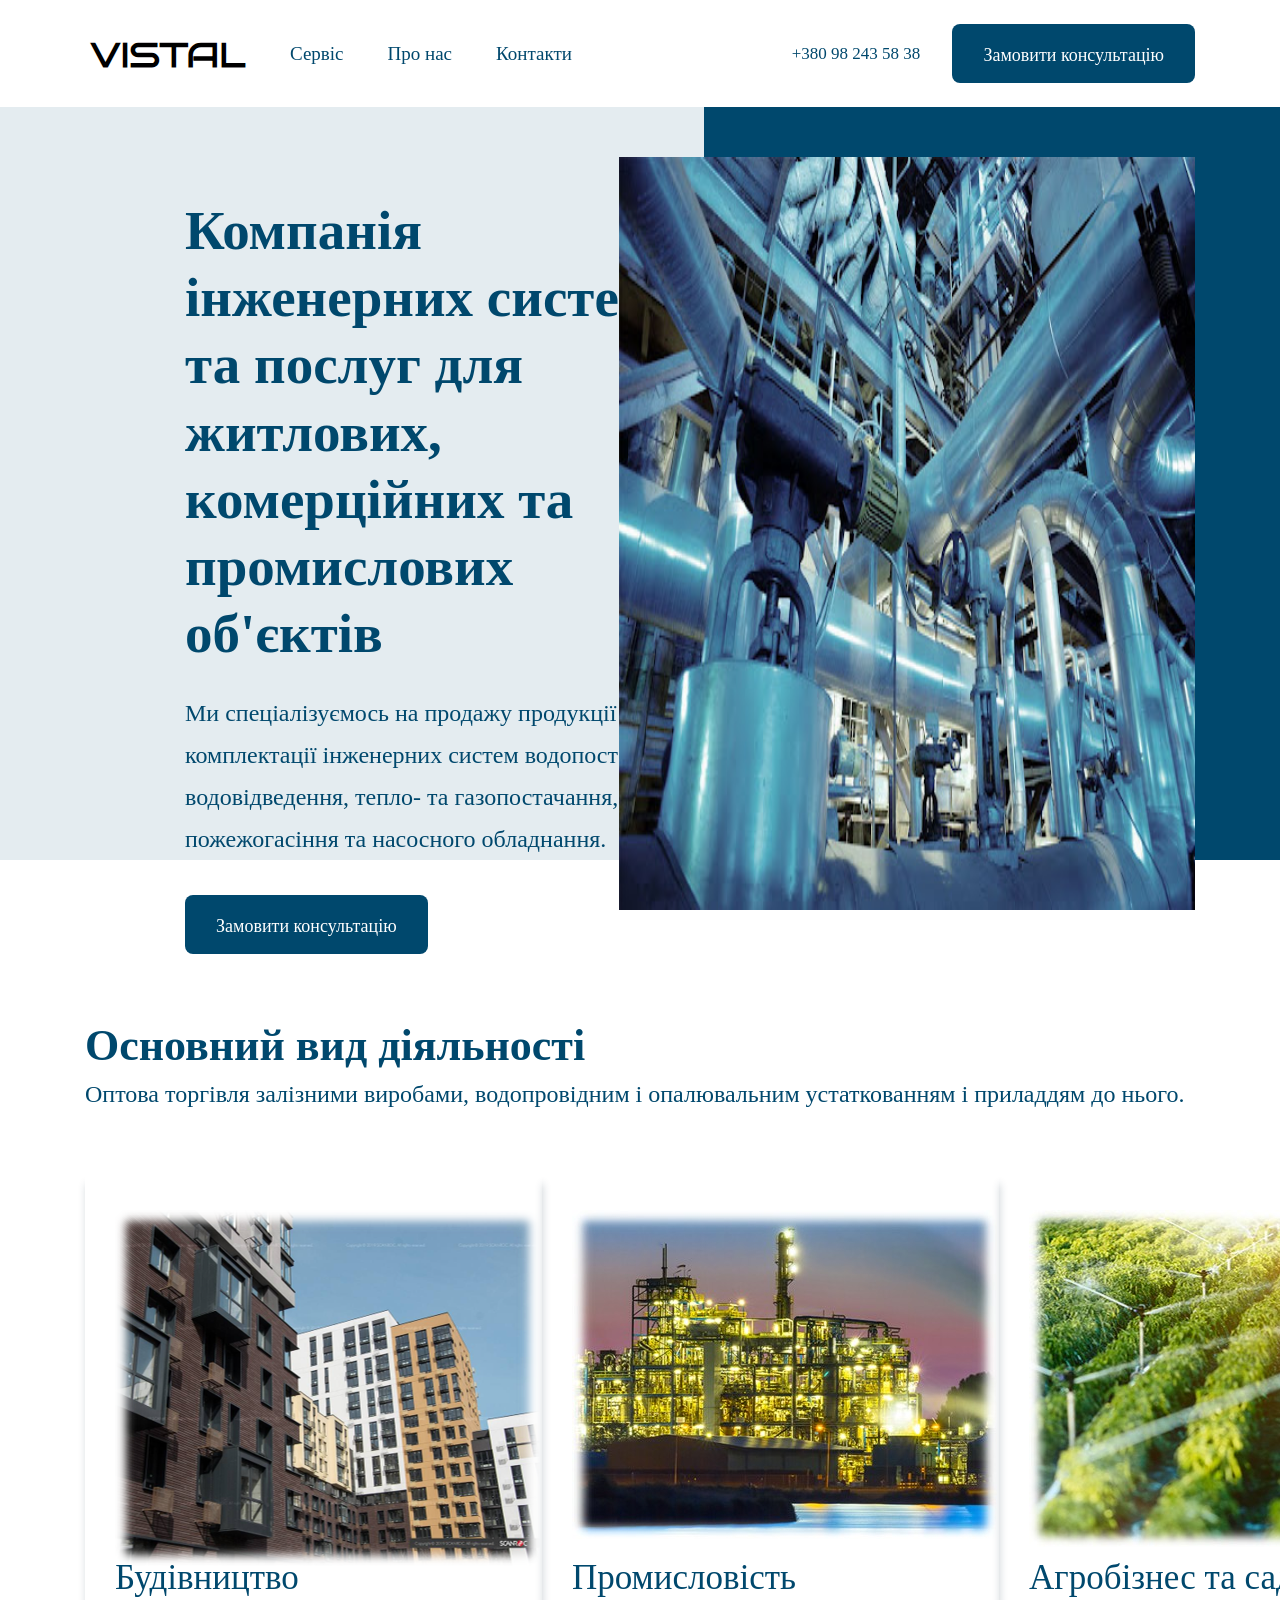
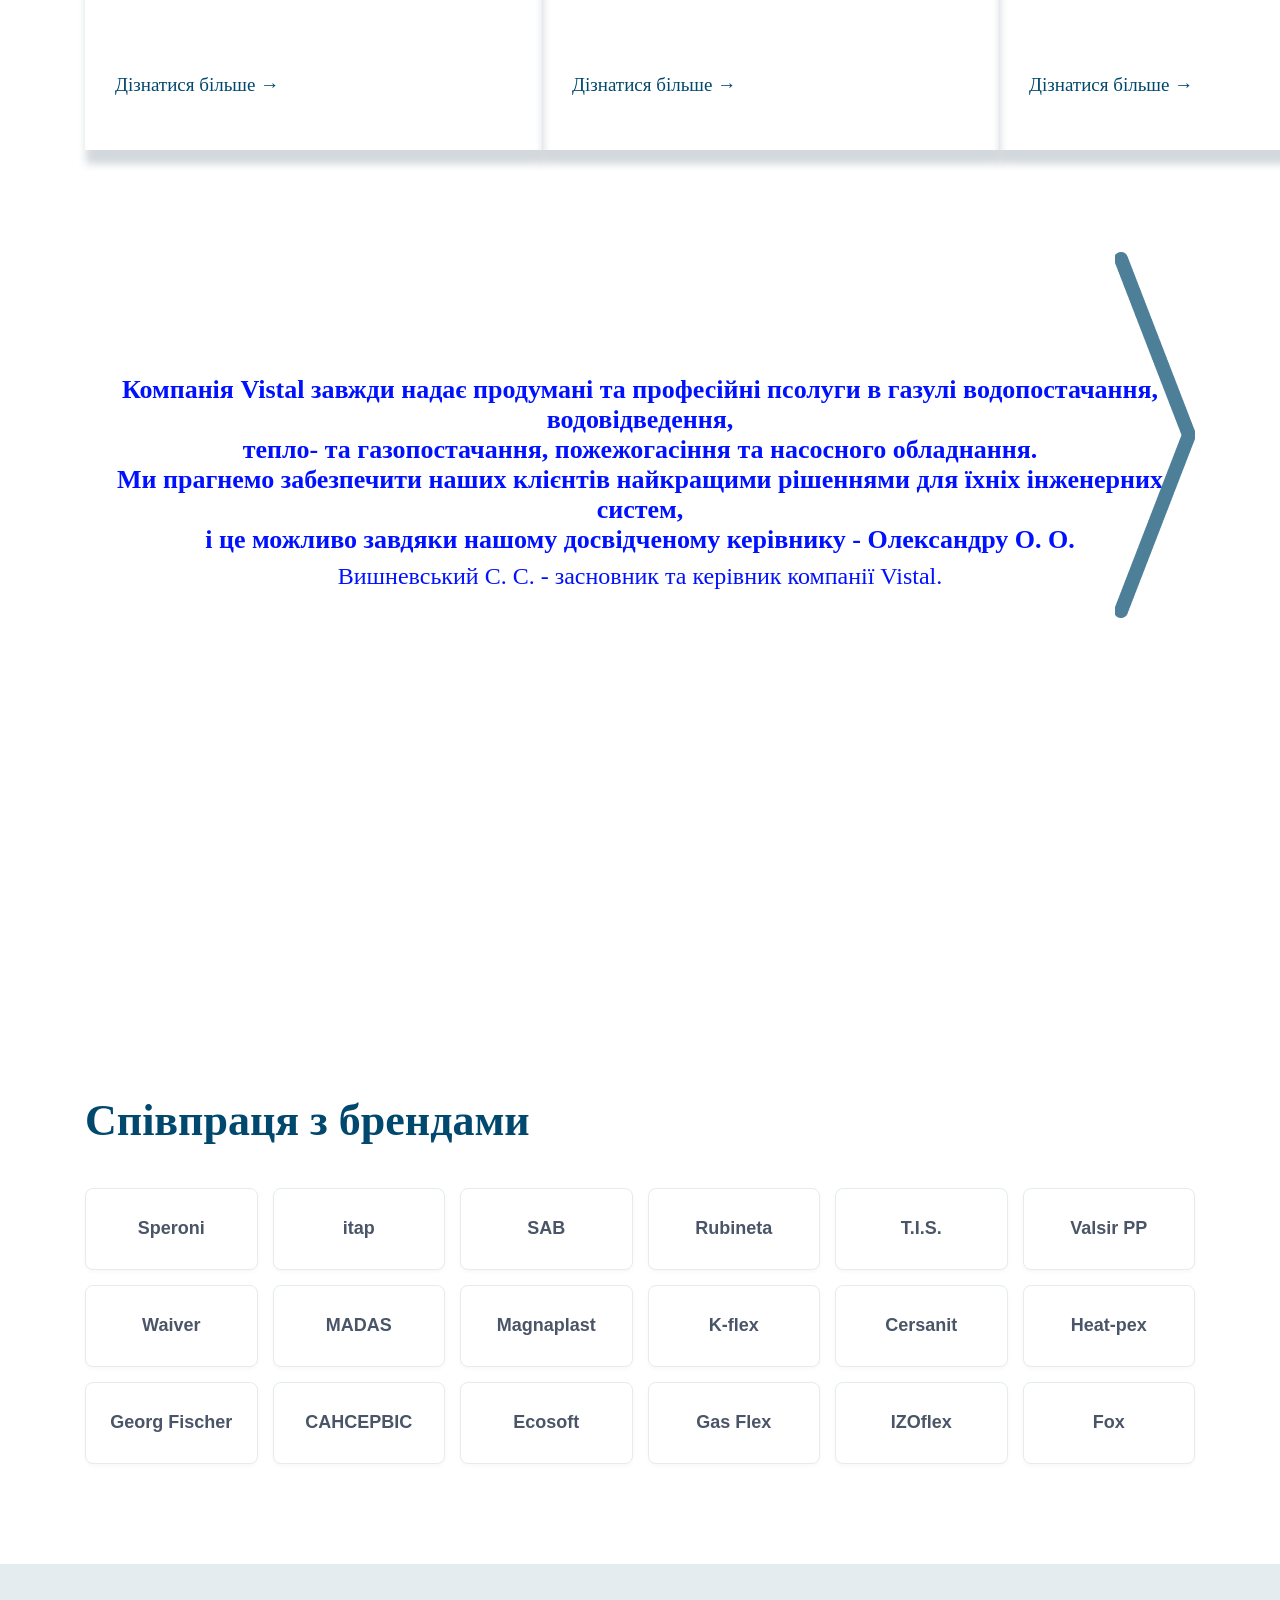
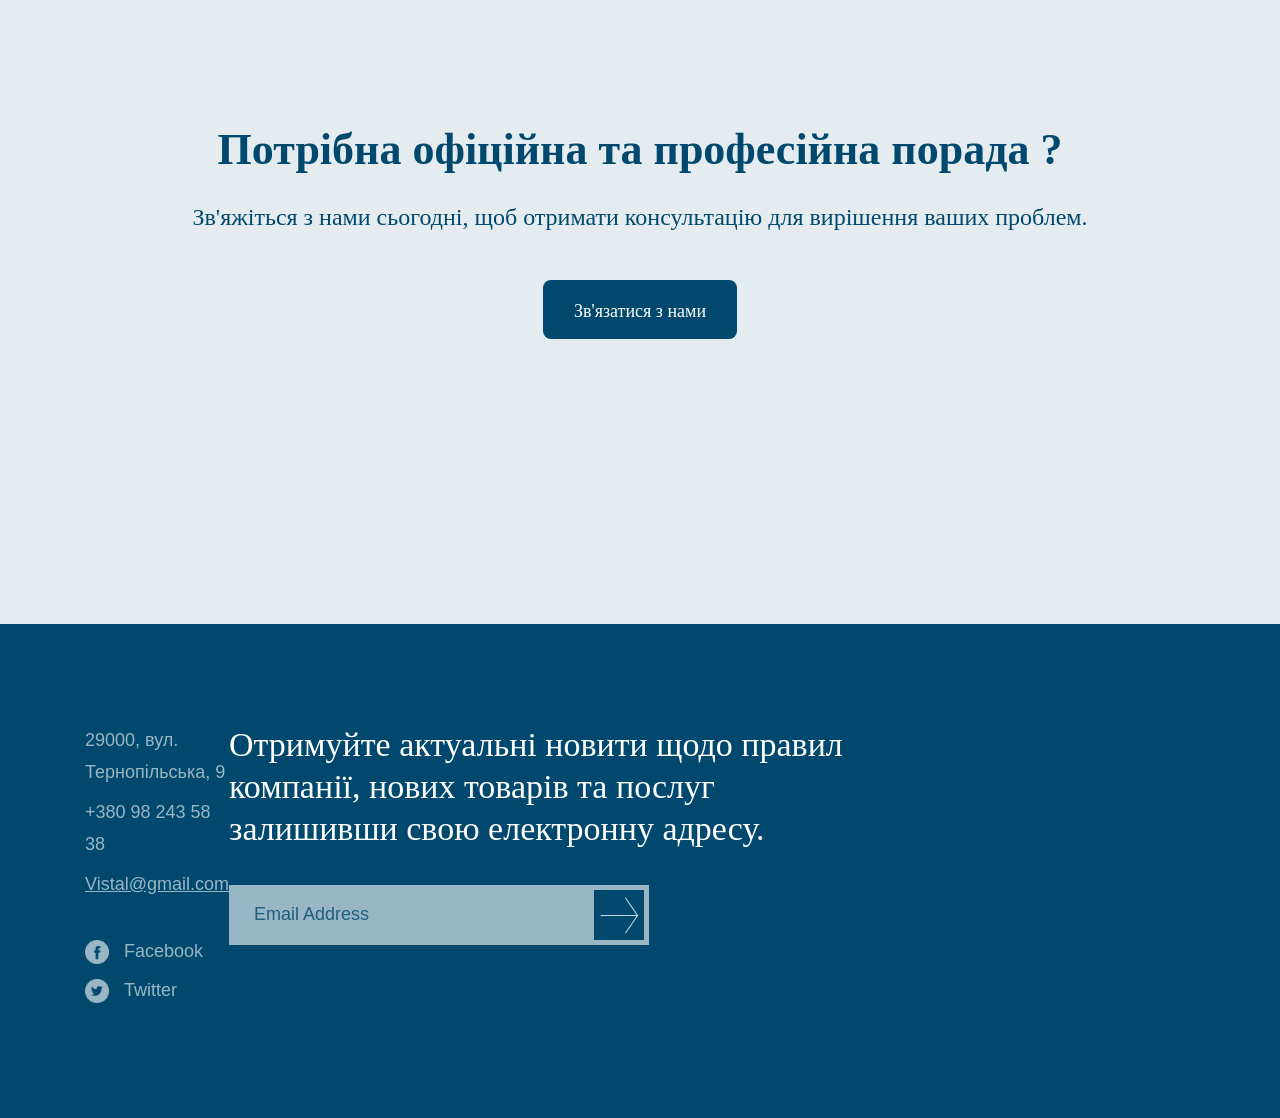
==== index.html @ a0aa4adc "first commit" ====
<!DOCTYPE html>
<html lang="en">
<head>
    <meta charset="UTF-8">
    <meta name="viewport" content="width=device-width, initial-scale=1.0">
    <title>Vistal</title>
    <link rel="stylesheet" href="Style/style.css">
</head>
<body>
    <header class="header container">
        <div class="header-left">
            <div class="header-logo"><img src="Img/vistal.png" alt="logo"></div>
            <div class="header-menu">
                <a href="#">Сервіс</a>
                <a href="#">Про нас</a>
                <a href="#">Контакти</a>
            </div>
        </div>
        <div class="header-right">
            <div class="header-phone">+380 98 243 58 38</div>
            <button class="button up24px">Замовити консультацію</button>
        </div>
    </header>
    <section class="representation">
        <div class="represntation-text container">
            <h1>
                Компанія інженерних систем та послуг для житлових, комерційних та промислових об'єктів
                
            </h1>
            <p class="m-b35">
                Ми спеціалізуємось на продажу продукції для комплектації інженерних систем водопостачання та водовідведення, тепло- та газопостачання, пожежогасіння та насосного обладнання.
            </p>
            <button class="button">Замовити консультацію</button>
        </div>
        <div class="general-image">
          <img src="Img/img1.jpg" alt="first" class="firstImage">
          
        </div>
    </section>
    <section class="areas container">
        <h2>
            Основний вид діяльності
        </h2>
        <p>
            Оптова торгівля залізними виробами, водопровідним і опалювальним устаткованням і приладдям до нього.
        </p>
        <div class="areas-cards">
            <div class="card">
                <div class="card-image"><img src="Img/B1.png" alt=""></div>
                <div class="card-name">Будівництво</div>
                <a href="#"> Дізнатися більше &rarr;</a>
            </div>
            <div class="card">
                <div class="card-image"><img src="Img/P1.jpg" alt=""></div>
                <div class="card-name">Промисловість</div>
                <a href="#"> Дізнатися більше &rarr;</a>
                </div>
            <div class="card">
                <div class="card-image"><img src="Img/A1.jpg" alt=""></div>
                <div class="card-name">Агробізнес та садівництво</div>
                <a href="#"> Дізнатися більше &rarr;</a>
            </div>
        </div>
    </section>
    <section class="team container">
        <h3>
            Компанія Vistal завжди надає продумані та професійні псолуги в газулі водопостачання, водовідведення, <br> 
            тепло- та газопостачання, пожежогасіння та насосного обладнання.<br>
            Ми прагнемо забезпечити наших клієнтів найкращими рішеннями для їхніх інженерних систем,<br>
             і це можливо завдяки нашому досвідченому керівнику - Олександру О. О.
        </h3>
        <p>
            Вишневський С. С. - засновник та керівник компанії Vistal.
        </p>
        <div class="arrow">
            <img src="Img/arrow.png" alt="">
        </div>
    </section>
    <section class="partners container">
        <h2>
            Співпраця з брендами
        </h2>
        <div class="partners-grid">
            <a href="#" class="partner-btn">Speroni</a>
            <a href="#" class="partner-btn">itap</a>
            <a href="#" class="partner-btn">SAB</a>
            <a href="#" class="partner-btn">Rubineta</a>
            <a href="#" class="partner-btn">T.I.S.</a>
            <a href="#" class="partner-btn">Valsir PP</a>
            
            <a href="#" class="partner-btn">Waiver</a>
            <a href="#" class="partner-btn">MADAS</a>
            <a href="#" class="partner-btn">Magnaplast</a>
            <a href="#" class="partner-btn">K-flex</a>
            <a href="#" class="partner-btn">Cersanit</a>
            <a href="#" class="partner-btn">Heat-pex</a>
            
            <a href="#" class="partner-btn">Georg Fischer</a>
            <a href="#" class="partner-btn">CAHCEPBIC</a>
            <a href="#" class="partner-btn">Ecosoft</a>
            <a href="#" class="partner-btn">Gas Flex</a>
            <a href="#" class="partner-btn">IZOflex</a>
            <a href="#" class="partner-btn">Fox</a>
        </div>
    </section>
    <section class="request">
        <h2>
            Потрібна офіційна та професійна порада ?
        </h2>
        <p>
            Зв'яжіться з нами сьогодні, щоб отримати консультацію для вирішення ваших проблем.
        </p>
        <button class="button">Зв'язатися з нами</button>
    </section>
    <footer class="footer container">
      <div class="footer-leftSide">
      
      <div class="contacts">
        <div class="address">
            29000, вул. Тернопільська, 9
        </div>
        <div class="phone">
            +380 98 243 58 38
        </div>
        <div class="mail">
            Vistal@gmail.com
        </div>
      </div>
      <div class="socials">
        <div class="social-item"><img src="Img/F.png" alt=""><div class="soc-item-txt">Facebook</div></div>
        <div class="social-item"><img src="Img/T.png" alt=""><div class="soc-item-txt">Twitter</div></div>
      </div>
      </div>
      <div class="footer-main">
        <h4 class="white">
            Отримуйте актуальні новити щодо правил компанії, нових товарів та послуг залишивши свою електронну адресу.
        </h4>
        <div class="combiInput">
            <input type="text" placeholder="Email Address">
            <button class="imageButton"><img src="Img/send.png" alt=">"></button>
        </div>
      </div>
    </footer>
</body>
</html>
---- Style/style.css ----
*{
    padding: 0;
    margin: 0;
}

.upHead {
    height: 51px;
    background-color: #00486D;
    color: #99B6C5;
    font-family: DM Sans;
    font-size: 18px;
    line-height: 51px;
    text-align: center;
}

.header {
    display: flex;
    justify-content: space-between;
    height: 107px;
}

.container {
    padding: 0 85px;
}

.header-left {
    display: flex;
    gap: 40px;
}

.header-logo {
    margin-top: 35px;
}

.header-menu a {
    text-decoration: none;
    font-family: DM Sans;
    font-size: 19px;
    line-height: 107px;
    color: #00486D;
    margin-right: 40px;
}

.header-right {
    display: flex;
    gap: 32px;
}

.header-phone {
    font-family: DM Sans;
    font-size: 17px;
    line-height: 107px;
    color: #00486D;
}

.button {
   height: 59px;
    font-family: DM Sans;
    font-weight: 400;
    font-size: 18px;
    line-height: 59px;
    text-align: center;
    padding: 0 29px;
    background-color: #00486D;
    color: #FFFFFF;
    cursor: pointer;
    transition: all 0.3s ease; 
    border: 2px solid transparent; /* краї прозорі */
    border-radius: 8px; /* робить краї м'якими та круглими */
}

.button:hover {
    border-color: transparent; /* краї прозорі*/
    box-shadow: 0px 8px 15px rgba(0, 72, 109, 0.3);
    transform: translateY(-2px);
}

.up24px {
    margin-top: 24px;
}

.representation {
    display: flex;
    justify-content: space-between;
    background-color: #E4ECF0;
}

h1 {
    font-family: DM Serif Text;
    font-size: 55px;
    line-height: 67.2px;
    color: #00486D;
    margin-bottom: 25px;
}

p {
    font-family: DM Sans;
    font-size: 24px;
    line-height: 42px;
    color: #00486D;
}

.represntation-text {
    position: relative;
    width: 635px;
    height: 551px;
    padding-top: 90px;
     left: 100px;
}

.general-image {
    position: relative;
    background-color: #00486D;
    width: 576px;
    height: 753px;
}

.firstImage {
    position: relative;
    z-index: 4;
    top: 50px;
    right: 85px;
    width: 576px;
    height: 753px;
}

.m-b35 {
    margin-bottom: 35px;
}

.areas {
    padding-top: 160px;
}

h2 {
    font-family: DM Serif Text;
    font-size: 44px;
    line-height: 52.8px;
    color: #00486D;
}

.areas-cards {
    display: flex;
    justify-content: space-between;
    margin-top: 55px;
}

.card {
    position: relative;
    width: 397px;
    height: 500px;
    padding: 40px 30px;
    box-shadow: 1px 14px 8px rgba(34, 60, 80, 0.2);
}

.card a {
    position: absolute;
    text-decoration: none;
    font-family: DM Sans;
    font-size: 19px;
    line-height: 50px;  
    color: #00486D;
    bottom: 40px;
    left: 30px;
}

.card-image {
    width: 100%;
    height: 260px;
}

.card-name {
    font-family: DM Sans;
    font-size: 35px;
    line-height: 120px;
    color: #00486D;
    margin-top: 48px;
    margin-bottom: 12px;
}

.team {
    position: relative;
    height: 620px;
}

.team h3 {
    margin-top: 225px;
    text-align: center;
    color: #0011ff;
    font-size: 26px;
}

.team p {
    text-align: center;
    color: #0011ff;
}

.arrow {
    position: absolute;
    right: 85px;
    top: -250px;
}

.partners {
    padding-top: 100px;
    padding-bottom: 100px;
}

.partners h2 {
    margin-bottom: 40px;
    color: #00486D; 
}

/* Налаштовуємо сітку на 6 колонок */
.partners-grid {
    display: grid;
    grid-template-columns: repeat(6, 1fr);
    gap: 15px; /* Відстань між кнопками */
}

/* Стиль самої кнопки бренду */
.partner-btn {
    display: flex;
    align-items: center;
    justify-content: center;
    height: 80px;
    background-color: #FFFFFF;
    border: 1px solid #E4ECF0;
    border-radius: 8px; /* Заокруглені кути */
    text-decoration: none;
    
    /* Текст всередині кнопки */
    color: #4A5568; 
    font-family: DM Sans, sans-serif;
    font-weight: 700;
    font-size: 18px;
    
    /* Легка тінь і плавна анімація */
    box-shadow: 0px 2px 4px rgba(0, 0, 0, 0.03);
    transition: all 0.3s ease;
}

/* Ефект при наведенні мишкою */
.partner-btn:hover {
    border-color: #00486D;
    box-shadow: 0px 6px 12px rgba(0, 72, 109, 0.15);
    transform: translateY(-2px); /* Кнопка трохи піднімається */
}

.request {
    height: 500px;
    background-color: #E4ECF0;
    text-align: center;
    padding-top: 160px;
}

.request h2 {
    margin-bottom: 20px;
}

.request p {
    margin-bottom: 42px;
}

.footer {
    background-color: #00486D;
    display: flex;
    justify-content: space-between; /* Розсуває ліву і праву колонки по краях */
    padding-top: 100px; /* Внутрішній відступ зверху */
    padding-bottom: 100px;
    height: auto; /* Видаляємо фіксовану висоту щоб футер був гнучким */
    box-sizing: border-box;
}

.footer-leftSide {
    width: 350px;
}

.whitelogo {
    margin-bottom: 40px;
}

.address, .phone, .mail {
    font-family: 'DM Sans', sans-serif;
    font-weight: 400;
    font-size: 18px;
    line-height: 32px;
    color: #99B6C5;
    margin-bottom: 8px; /* відступ між рядками */
}

.mail {
    text-decoration: underline; /* підкреслення пошти */
}

.socials {
    margin-top: 40px;
}

.social-item {
    display: flex;
    align-items: center; /* Центруємо іконку і текст по вертикалі */
    margin-bottom: 15px;
    cursor: pointer;
}

.social-item img {
    margin-right: 15px;
    width: 24px; /* іконки однакового розміру */
}

.soc-item-txt {
    font-family: 'DM Sans', sans-serif;
    font-weight: 400;
    font-size: 18px;
    color: #99B6C5;
}

.footer-main {
    max-width: 650px; 
    margin-right: 350px;/* Обмежуємо ширину правого блоку */
}

.footer-main h4 {
    font-family: 'DM Serif Text', serif;
    font-weight: 400;
    font-size: 34px; 
    line-height: 42px;
    color: #FFFFFF;
    margin-top: 0; 
    margin-bottom: 35px; /* Відступ до поля вводу */
    width: 100%; /* текс займеє всю ширину блока */
}

.combiInput {
    display: flex; /* Flexbox сам вирівняє поле і кнопку */
    background-color: #99B6C5;
    height: 60px;
    width: 100%;
    max-width: 420px;
    padding: 5px; /* Відступ від країв сірого фону до кнопки */
    box-sizing: border-box;
}

input {
    position: static; 
    flex-grow: 1; /* Поле вводу займає весь вільний простір зліва від кнопки */
    height: 100%;
    font-family: 'DM Sans', sans-serif;
    font-size: 18px;
    color: #00486D;
    padding-left: 20px;
    background: transparent; /* Робимо input прозорим, шоб було видно сірий фон .combiInput */
    border: none;
    outline: none; /* забираю чорну рамку при кліку */
}

/* Email Address */
input::placeholder {
    color: #00486D;
    opacity: 0.8;
}

.imageButton {
    position: static;
    width: 50px;
    height: 100%; /* Кнопка на всю висоту доступного простору */
    background-color: #00486D; 
    border: none;
    cursor: pointer;
    display: flex;
    justify-content: center;
    align-items: center;
    transition: background-color 0.3s ease;
}

.imageButton:hover {
    background-color: #002B41; /* темнішає при наведенні */
}
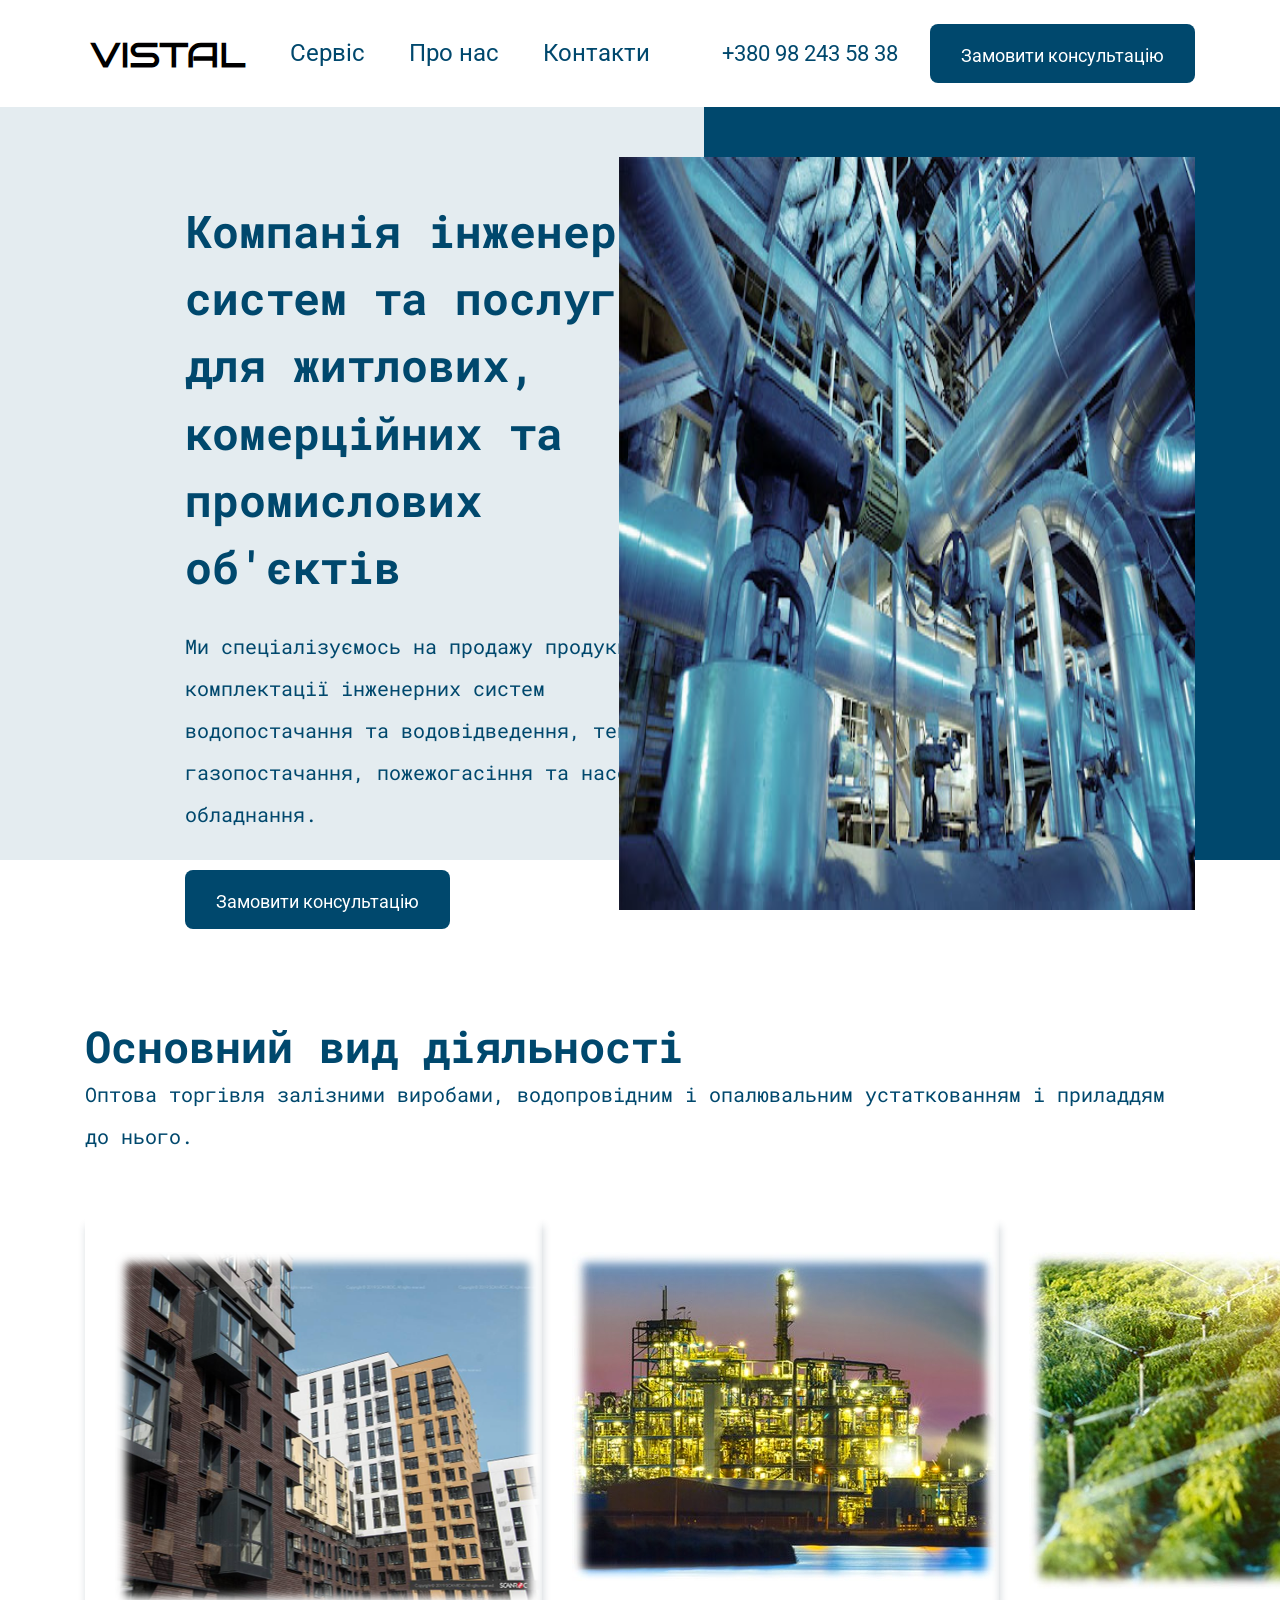
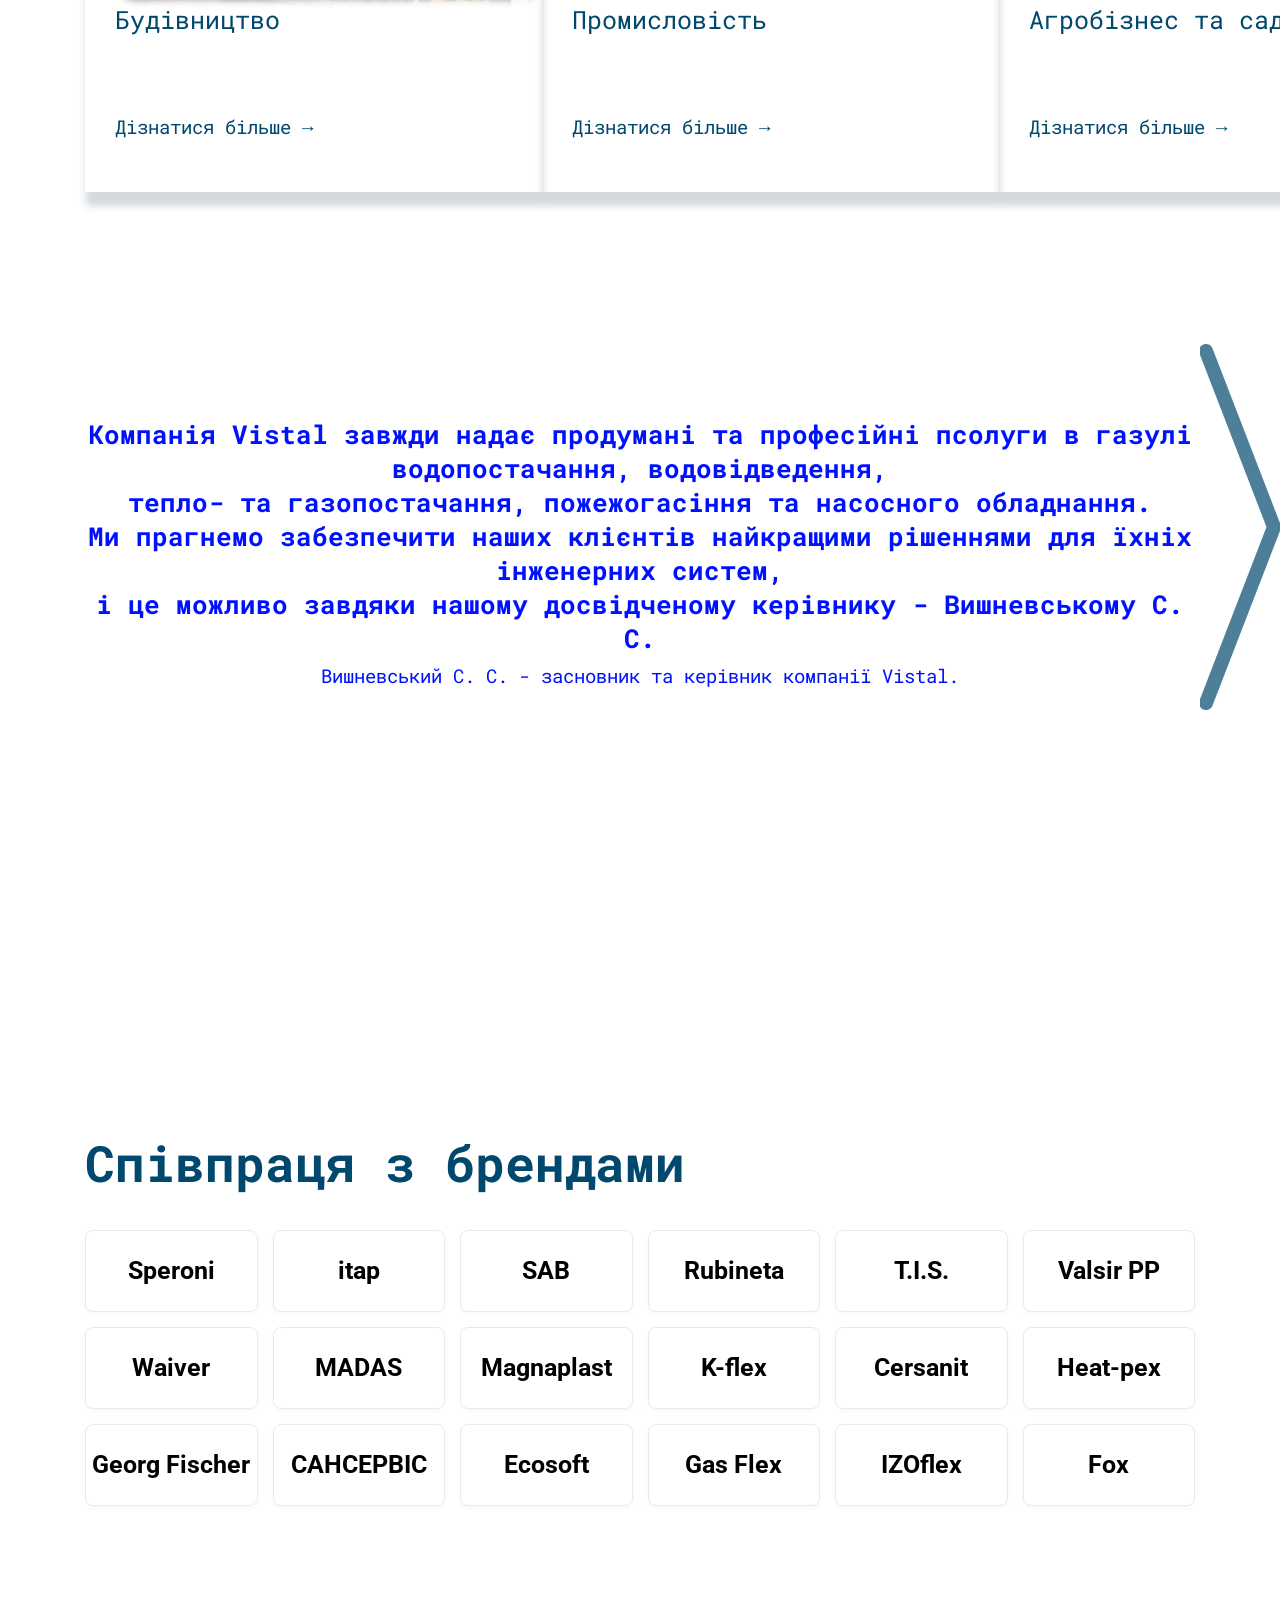
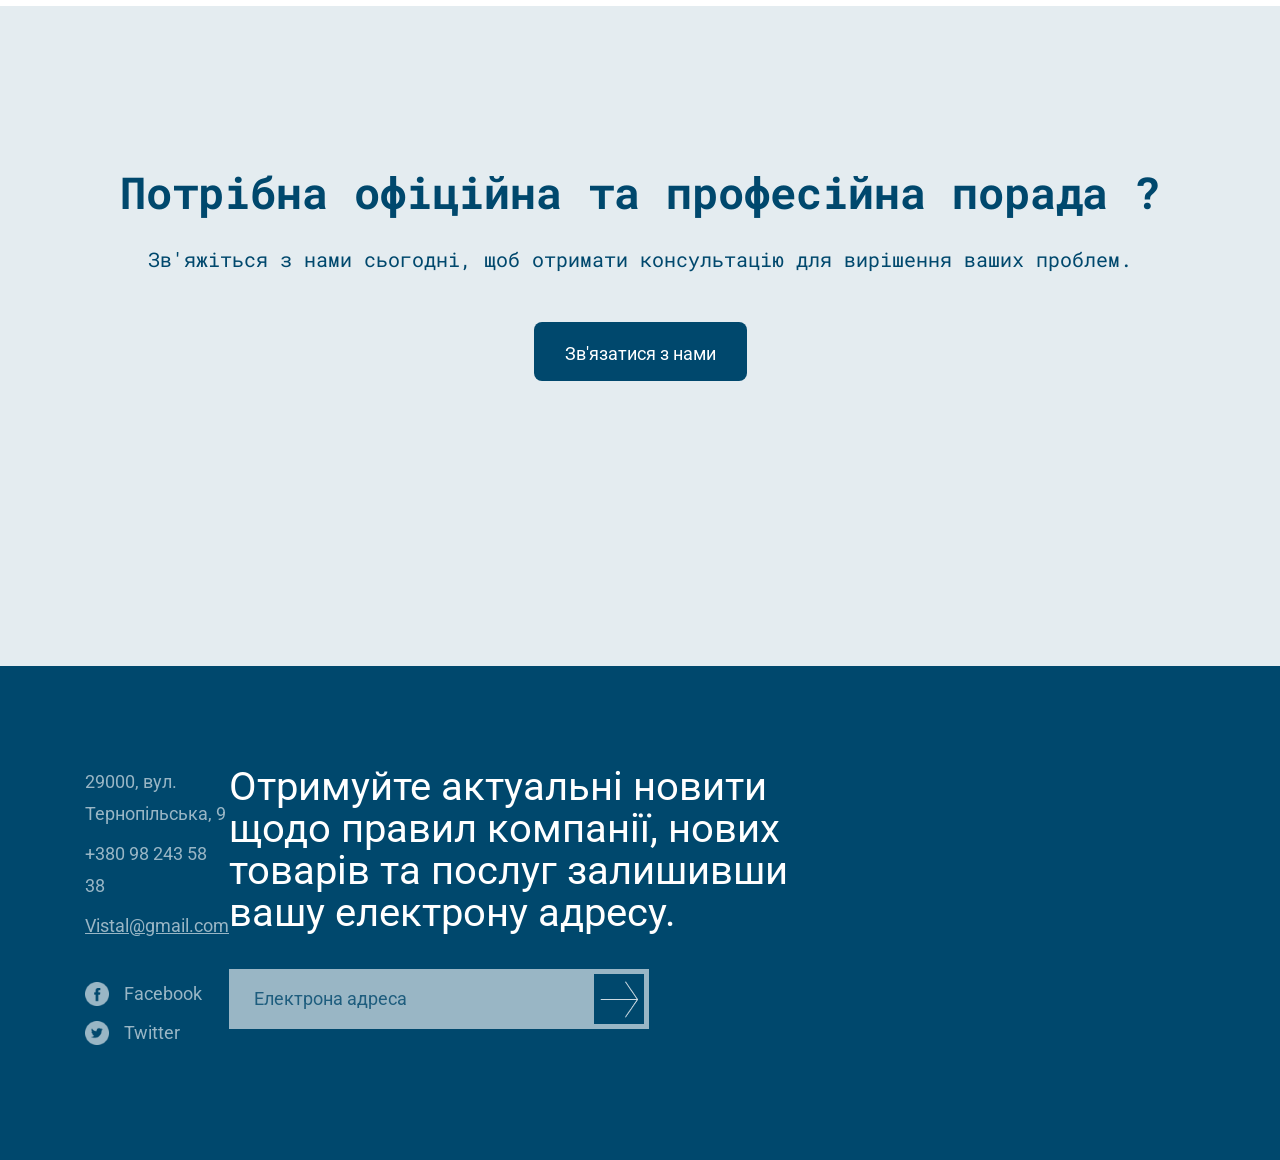
==== commit 47ff2f5c: "Додав адаптацію та бургер-меню" ====
--- a/index.html
+++ b/index.html
@@ -4,13 +4,16 @@
     <meta charset="UTF-8">
     <meta name="viewport" content="width=device-width, initial-scale=1.0">
     <title>Vistal</title>
+    <link rel="preconnect" href="https://fonts.googleapis.com">
+    <link rel="preconnect" href="https://fonts.gstatic.com" crossorigin>
+    <link href="https://fonts.googleapis.com/css2?family=DM+Sans&family=DM+Serif+Text&family=Roboto&family=Roboto+Mono&display=swap" rel="stylesheet">
     <link rel="stylesheet" href="Style/style.css">
-</head>
+</head> 
 <body>
     <header class="header container">
         <div class="header-left">
             <div class="header-logo"><img src="Img/vistal.png" alt="logo"></div>
-            <div class="header-menu">
+            <div class="header-menu" id="menu-links">
                 <a href="#">Сервіс</a>
                 <a href="#">Про нас</a>
                 <a href="#">Контакти</a>
@@ -19,6 +22,11 @@
         <div class="header-right">
             <div class="header-phone">+380 98 243 58 38</div>
             <button class="button up24px">Замовити консультацію</button>
+        </div>
+        <div class="burger" id="burger">
+    <span></span>
+    <span></span>
+    <span></span>
         </div>
     </header>
     <section class="representation">
@@ -67,7 +75,7 @@
             Компанія Vistal завжди надає продумані та професійні псолуги в газулі водопостачання, водовідведення, <br> 
             тепло- та газопостачання, пожежогасіння та насосного обладнання.<br>
             Ми прагнемо забезпечити наших клієнтів найкращими рішеннями для їхніх інженерних систем,<br>
-             і це можливо завдяки нашому досвідченому керівнику - Олександру О. О.
+             і це можливо завдяки нашому досвідченому керівнику - Вишневському С. С.
         </h3>
         <p>
             Вишневський С. С. - засновник та керівник компанії Vistal.
@@ -133,13 +141,26 @@
       </div>
       <div class="footer-main">
         <h4 class="white">
-            Отримуйте актуальні новити щодо правил компанії, нових товарів та послуг залишивши свою електронну адресу.
+            Отримуйте актуальні новити щодо правил компанії, нових товарів та послуг залишивши вашу електрону адресу.
         </h4>
         <div class="combiInput">
-            <input type="text" placeholder="Email Address">
+            <input type="text" placeholder="Електрона адреса">
             <button class="imageButton"><img src="Img/send.png" alt=">"></button>
         </div>
       </div>
     </footer>
+    <script>
+        // Знаходимо бургер і меню за їхніми ID
+        const burger = document.getElementById('burger');
+        const menu = document.getElementById('menu-links');
+
+        // Додаємо подію кліку
+        burger.addEventListener('click', function() {
+            // Перемикаємо клас 'active' (якщо його немає - додає, якщо є - забирає)
+            menu.classList.toggle('active');
+        });
+    </script>
+</body>
+</html>
 </body>
 </html>
--- a/Style/style.css
+++ b/Style/style.css
@@ -2,17 +2,6 @@
     padding: 0;
     margin: 0;
 }
-
-.upHead {
-    height: 51px;
-    background-color: #00486D;
-    color: #99B6C5;
-    font-family: DM Sans;
-    font-size: 18px;
-    line-height: 51px;
-    text-align: center;
-}
-
 .header {
     display: flex;
     justify-content: space-between;
@@ -34,8 +23,8 @@
 
 .header-menu a {
     text-decoration: none;
-    font-family: DM Sans;
-    font-size: 19px;
+    font-family: "Roboto", sans-serif;  
+    font-size: 24px;
     line-height: 107px;
     color: #00486D;
     margin-right: 40px;
@@ -47,15 +36,15 @@
 }
 
 .header-phone {
-    font-family: DM Sans;
-    font-size: 17px;
+    font-family: "Roboto", sans-serif;
+    font-size: 22px;
     line-height: 107px;
     color: #00486D;
 }
 
 .button {
    height: 59px;
-    font-family: DM Sans;
+    font-family: "Roboto", sans-serif;
     font-weight: 400;
     font-size: 18px;
     line-height: 59px;
@@ -86,16 +75,16 @@
 }
 
 h1 {
-    font-family: DM Serif Text;
-    font-size: 55px;
+    font-family: "Roboto Mono", monospace;
+    font-size: 45px;
     line-height: 67.2px;
     color: #00486D;
     margin-bottom: 25px;
 }
 
 p {
-    font-family: DM Sans;
-    font-size: 24px;
+    font-family: "Roboto Mono", monospace;
+    font-size: 20px;
     line-height: 42px;
     color: #00486D;
 }
@@ -133,7 +122,7 @@
 }
 
 h2 {
-    font-family: DM Serif Text;
+    font-family: "Roboto Mono", monospace;
     font-size: 44px;
     line-height: 52.8px;
     color: #00486D;
@@ -156,7 +145,7 @@
 .card a {
     position: absolute;
     text-decoration: none;
-    font-family: DM Sans;
+    font-family: "Roboto Mono", monospace;
     font-size: 19px;
     line-height: 50px;  
     color: #00486D;
@@ -170,8 +159,8 @@
 }
 
 .card-name {
-    font-family: DM Sans;
-    font-size: 35px;
+    font-family: "Roboto Mono", monospace;
+    font-size: 25px;
     line-height: 120px;
     color: #00486D;
     margin-top: 48px;
@@ -184,6 +173,8 @@
 }
 
 .team h3 {
+    font-family: "Roboto Mono", monospace;
+    font-size: 34px;
     margin-top: 225px;
     text-align: center;
     color: #0011ff;
@@ -191,14 +182,16 @@
 }
 
 .team p {
+    font-family: "Roboto Mono", monospace;
+    font-size: 19px;
     text-align: center;
     color: #0011ff;
 }
 
 .arrow {
     position: absolute;
-    right: 85px;
-    top: -250px;
+    right: 0px;
+    top: -200px;
 }
 
 .partners {
@@ -207,6 +200,8 @@
 }
 
 .partners h2 {
+    font-family: "Roboto Mono", monospace;
+    font-size: 50px;
     margin-bottom: 40px;
     color: #00486D; 
 }
@@ -229,13 +224,11 @@
     border-radius: 8px; /* Заокруглені кути */
     text-decoration: none;
     
-    /* Текст всередині кнопки */
-    color: #4A5568; 
-    font-family: DM Sans, sans-serif;
+    color: #000000; 
+    font-family: "Roboto", sans-serif;
     font-weight: 700;
-    font-size: 18px;
+    font-size: 25px;
     
-    /* Легка тінь і плавна анімація */
     box-shadow: 0px 2px 4px rgba(0, 0, 0, 0.03);
     transition: all 0.3s ease;
 }
@@ -281,7 +274,7 @@
 }
 
 .address, .phone, .mail {
-    font-family: 'DM Sans', sans-serif;
+    font-family: "Roboto", sans-serif;
     font-weight: 400;
     font-size: 18px;
     line-height: 32px;
@@ -310,23 +303,23 @@
 }
 
 .soc-item-txt {
-    font-family: 'DM Sans', sans-serif;
+    font-family: "Roboto", sans-serif;
     font-weight: 400;
     font-size: 18px;
     color: #99B6C5;
 }
 
-.footer-main {
+.footer-main {  
     max-width: 650px; 
     margin-right: 350px;/* Обмежуємо ширину правого блоку */
 }
 
 .footer-main h4 {
-    font-family: 'DM Serif Text', serif;
-    font-weight: 400;
-    font-size: 34px; 
+    font-family: "Roboto", sans-serif;
+    font-size: 40px;
+    font-weight: 400;  
     line-height: 42px;
-    color: #FFFFFF;
+    color: #ffffff;
     margin-top: 0; 
     margin-bottom: 35px; /* Відступ до поля вводу */
     width: 100%; /* текс займеє всю ширину блока */
@@ -346,7 +339,7 @@
     position: static; 
     flex-grow: 1; /* Поле вводу займає весь вільний простір зліва від кнопки */
     height: 100%;
-    font-family: 'DM Sans', sans-serif;
+    font-family: "Roboto", sans-serif;
     font-size: 18px;
     color: #00486D;
     padding-left: 20px;
@@ -376,4 +369,249 @@
 
 .imageButton:hover {
     background-color: #002B41; /* темнішає при наведенні */
+}
+
+.burger {
+    display: none; /* На комп'ютері його не видно */
+    cursor: pointer;
+    flex-direction: column;
+    gap: 6px;
+    }
+
+    .burger span {
+    width: 35px;
+    height: 4px;
+    background-color: #00486D;
+    border-radius: 4px;
+    }
+
+/* =========================================
+   💻 ПЛАНШЕТИ (Код для екранів до 1024px)
+   ========================================= */
+@media (max-width: 1024px) {
+    
+    /* 1. Зменшуємо загальні відступи по боках */
+    .container {
+        padding: 0 30px; 
+    }
+
+    /* 2. Шапка: трохи зменшуємо шрифти і відступи, щоб меню влізло без бургера */
+    .header-left { gap: 20px; }
+    .header-menu a { font-size: 18px; margin-right: 20px; }
+    .header-right { gap: 20px; }
+    .header-phone { font-size: 18px; }
+    .button { padding: 0 15px; font-size: 16px; height: 50px; line-height: 50px; }
+
+    /* 3. Головний екран: складаємо текст і картинку один під одним */
+    .representation {
+        flex-direction: column;
+    }
+    .represntation-text {
+        width: 100%;
+        height: auto;
+        left: 0;
+        padding-top: 50px;
+        padding-bottom: 50px;
+    }
+    .general-image,
+    .firstImage {
+        width: 100%;
+        height: auto;
+        top: 0;
+        right: 0;
+    }
+
+    /* 4. Картки послуг: стискаємо їх, але лишаємо в один ряд */
+    .areas-cards {
+        gap: 15px;
+    }
+    .card {
+        width: 32%; /* Кожна картка займає третину екрана */
+        height: auto;
+        padding: 20px 15px;
+        padding-bottom: 70px;
+        box-sizing: border-box;
+    }
+    .card-image {
+        height: 180px; /* Зменшуємо висоту фото в картках */
+    }
+    .card-name {
+        font-size: 20px;
+        line-height: 1.2;
+        margin-top: 20px;
+        margin-bottom: 15px;
+    }
+
+    /* 5. Футер */
+    .footer-leftSide { width: 35%; }
+    .footer-main { width: 60%; margin-right: 0; max-width: none; }
+}
+
+@media (max-width: 768px) {
+    
+    /* --- Загальний контейнер --- */
+    .container {
+        padding: 0 20px; /* Зменшуємо відступи по боках з 85px до 20px */
+    }
+
+   /* --- Шапка (Header) на мобільному --- */
+    .header {
+        flex-direction: row; /* Логотип зліва, бургер справа */
+        justify-content: space-between;
+        align-items: center;
+        padding-top: 20px;
+        padding-bottom: 20px;
+        position: relative; /* Це потрібно, щоб меню випадало рівно під шапкою */
+    }
+
+    .header-left {
+        width: 100%;
+        display: flex;
+        justify-content: space-between;
+        align-items: center;
+    }
+
+    /* Ховаємо правий блок з телефоном і кнопкою на мобільному */
+    .header-right {
+        display: none;
+    }
+
+    /* Показуємо саму іконку бургера */
+    .burger {
+        display: flex; 
+    }
+
+    /* Робимо меню компактним випадаючим віконцем справа */
+    .header-menu {
+        display: none; 
+        flex-direction: column;
+        align-items: center;
+        gap: 15px; /* Трохи зменшили відстань між пунктами */
+        
+        position: absolute;
+        top: 100%; /* Падає рівно під шапку */
+        right: 20px; /* Притискаємо до правого краю (20px відступ від екрана) */
+        left: auto; /* Скасовуємо прив'язку до лівого краю */
+        width: 200px; /* Робимо ширину акуратною (можеш змінити на 150px чи 250px) */
+        
+        background-color: #E4ECF0;
+        padding: 20px 0;
+        box-shadow: 0px 10px 15px rgba(0, 0, 0, 0.1);
+        border-radius: 8px; /* Додаємо заокруглені кути для краси */
+        z-index: 100;
+    }
+
+    .header-menu a {
+        margin-right: 0;
+        line-height: 40px;
+    }
+
+    /* Цей клас додасть JavaScript, щоб показати меню */
+    .header-menu.active {
+        display: flex;
+    }
+
+    /* --- Головний екран (Representation) --- */
+    .representation {
+        flex-direction: column;
+    }
+
+    .represntation-text {
+        width: 100%;
+        height: auto;
+        left: 0; /* Прибираємо зсув на 100px */
+        padding-top: 50px;
+        padding-bottom: 40px;
+        text-align: center;
+    }
+
+    h1 {
+        font-size: 36px; /* Трохи зменшуємо головний заголовок */
+        line-height: 1.2;
+    }
+
+    .general-image,
+    .firstImage {
+        width: 100%;
+        height: auto;
+        top: 0; /* Прибираємо зсуви картинок */
+        right: 0;
+    }
+
+    /* --- Картки послуг (Areas) --- */
+    .areas {
+        padding-top: 60px;
+    }
+
+    .areas-cards {
+        flex-direction: column;
+        gap: 30px;
+    }
+
+    .card {
+        width: 100%;
+        height: auto;
+        padding-bottom: 80px; /* Зберігаємо місце для кнопки внизу */
+        box-sizing: border-box; /* Щоб padding не розширював картку за межі екрана */
+    }
+
+    /* --- Секція відгуків/Команди (Team) --- */
+    .team {
+        height: auto;
+        padding-bottom: 60px;
+    }
+
+    .team h3 {
+        margin-top: 80px;
+        font-size: 24px;
+    }
+
+    .arrow {
+        display: none; /* Ховаємо велику стрілку, щоб вона не ламала ширину екрана */
+    }
+
+    /* --- Партнери --- */
+    .partners {
+        padding-top: 60px;
+        padding-bottom: 60px;
+    }
+
+    .partners-grid {
+        grid-template-columns: repeat(2, 1fr); /* Замість 6 колонок робимо 2 */
+        gap: 10px;
+    }
+
+    .partner-btn {
+        font-size: 18px; /* Зменшуємо шрифт у кнопках брендів */
+        height: 60px;
+    }
+
+    /* --- Запит на консультацію (Request) --- */
+    .request {
+        height: auto;
+        padding-top: 80px;
+        padding-bottom: 80px;
+    }
+
+    /* --- Футер (Footer) --- */
+    .footer {
+        flex-direction: column;
+        padding-top: 50px;
+        padding-bottom: 50px;
+    }
+
+    .footer-leftSide {
+        width: 100%;
+        margin-bottom: 50px; /* Відступ між контактами та формою підписки */
+    }
+
+    .footer-main {
+        max-width: 100%;
+        margin-right: 0; /* Скидаємо твій margin-right: 350px, щоб форма стала по центру */
+    }
+
+    .footer-main h4 {
+        font-size: 28px;
+        line-height: 1.3;
+    }
 }
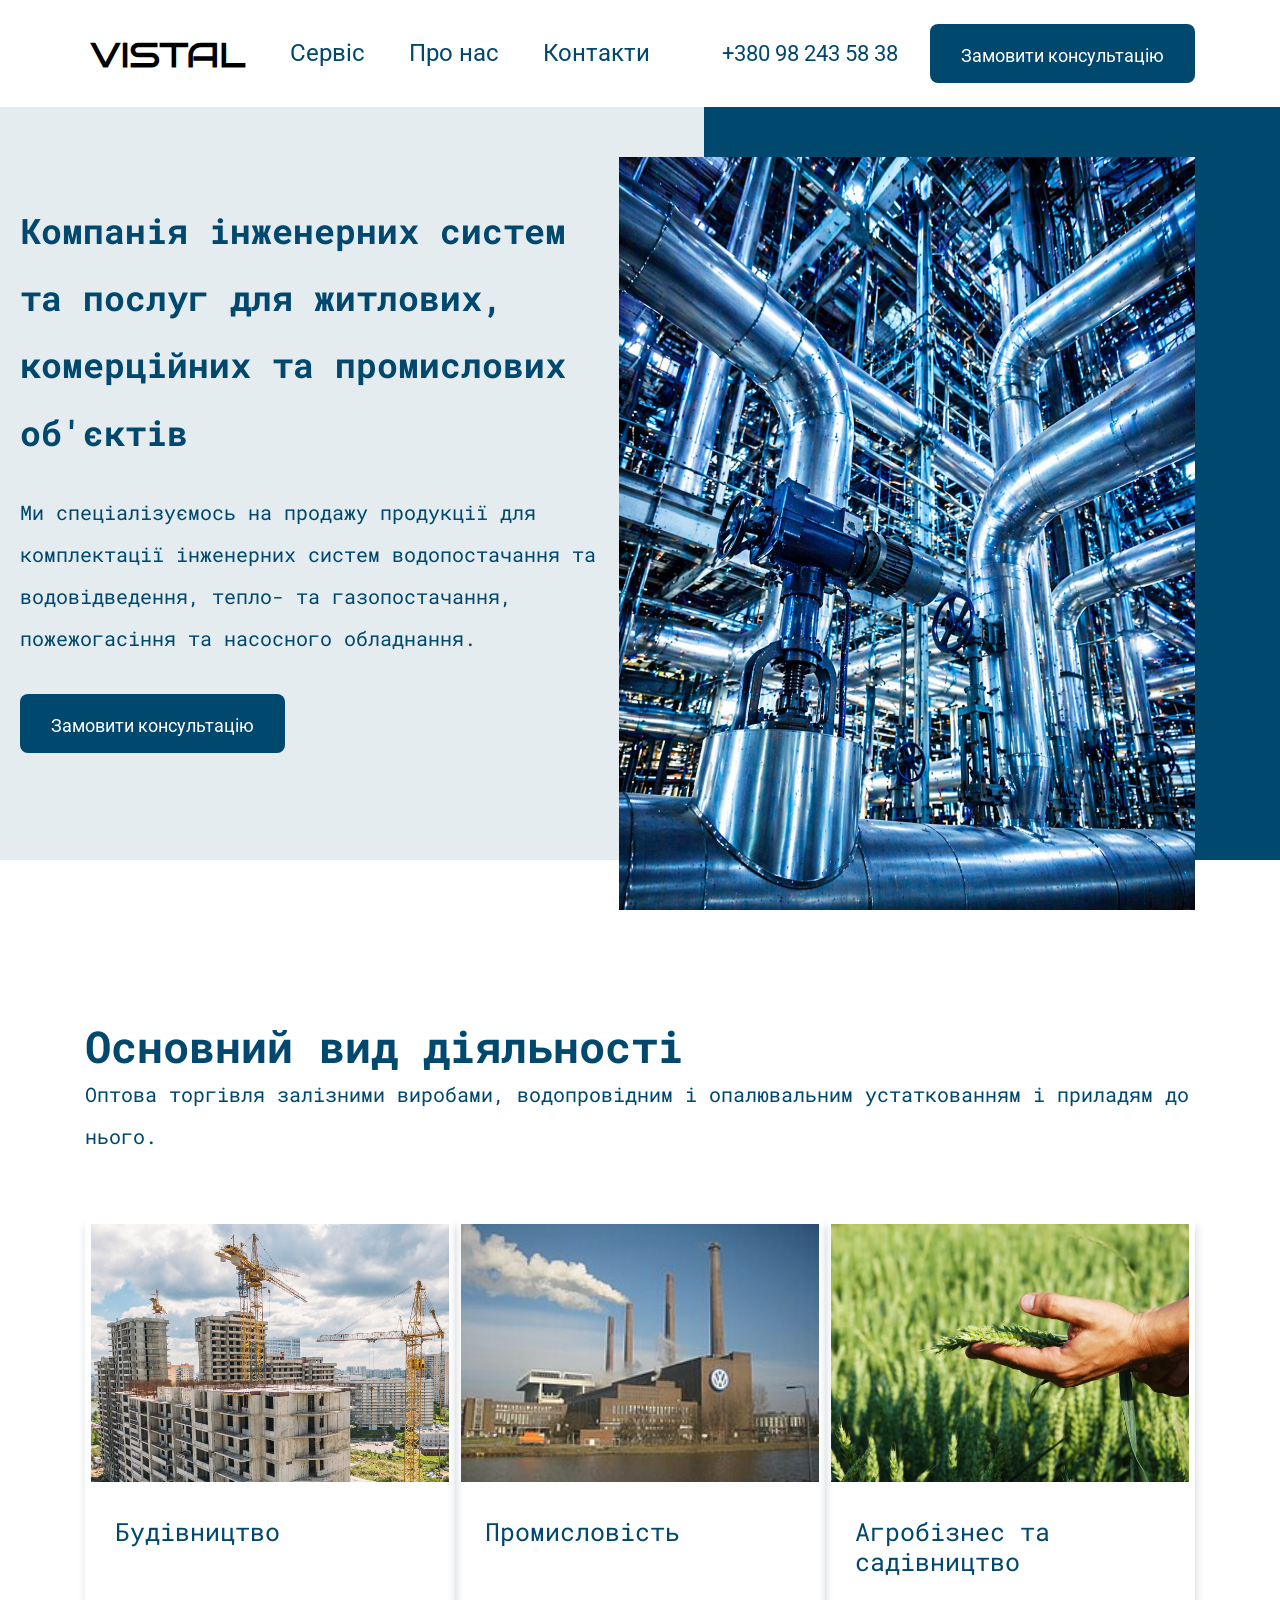
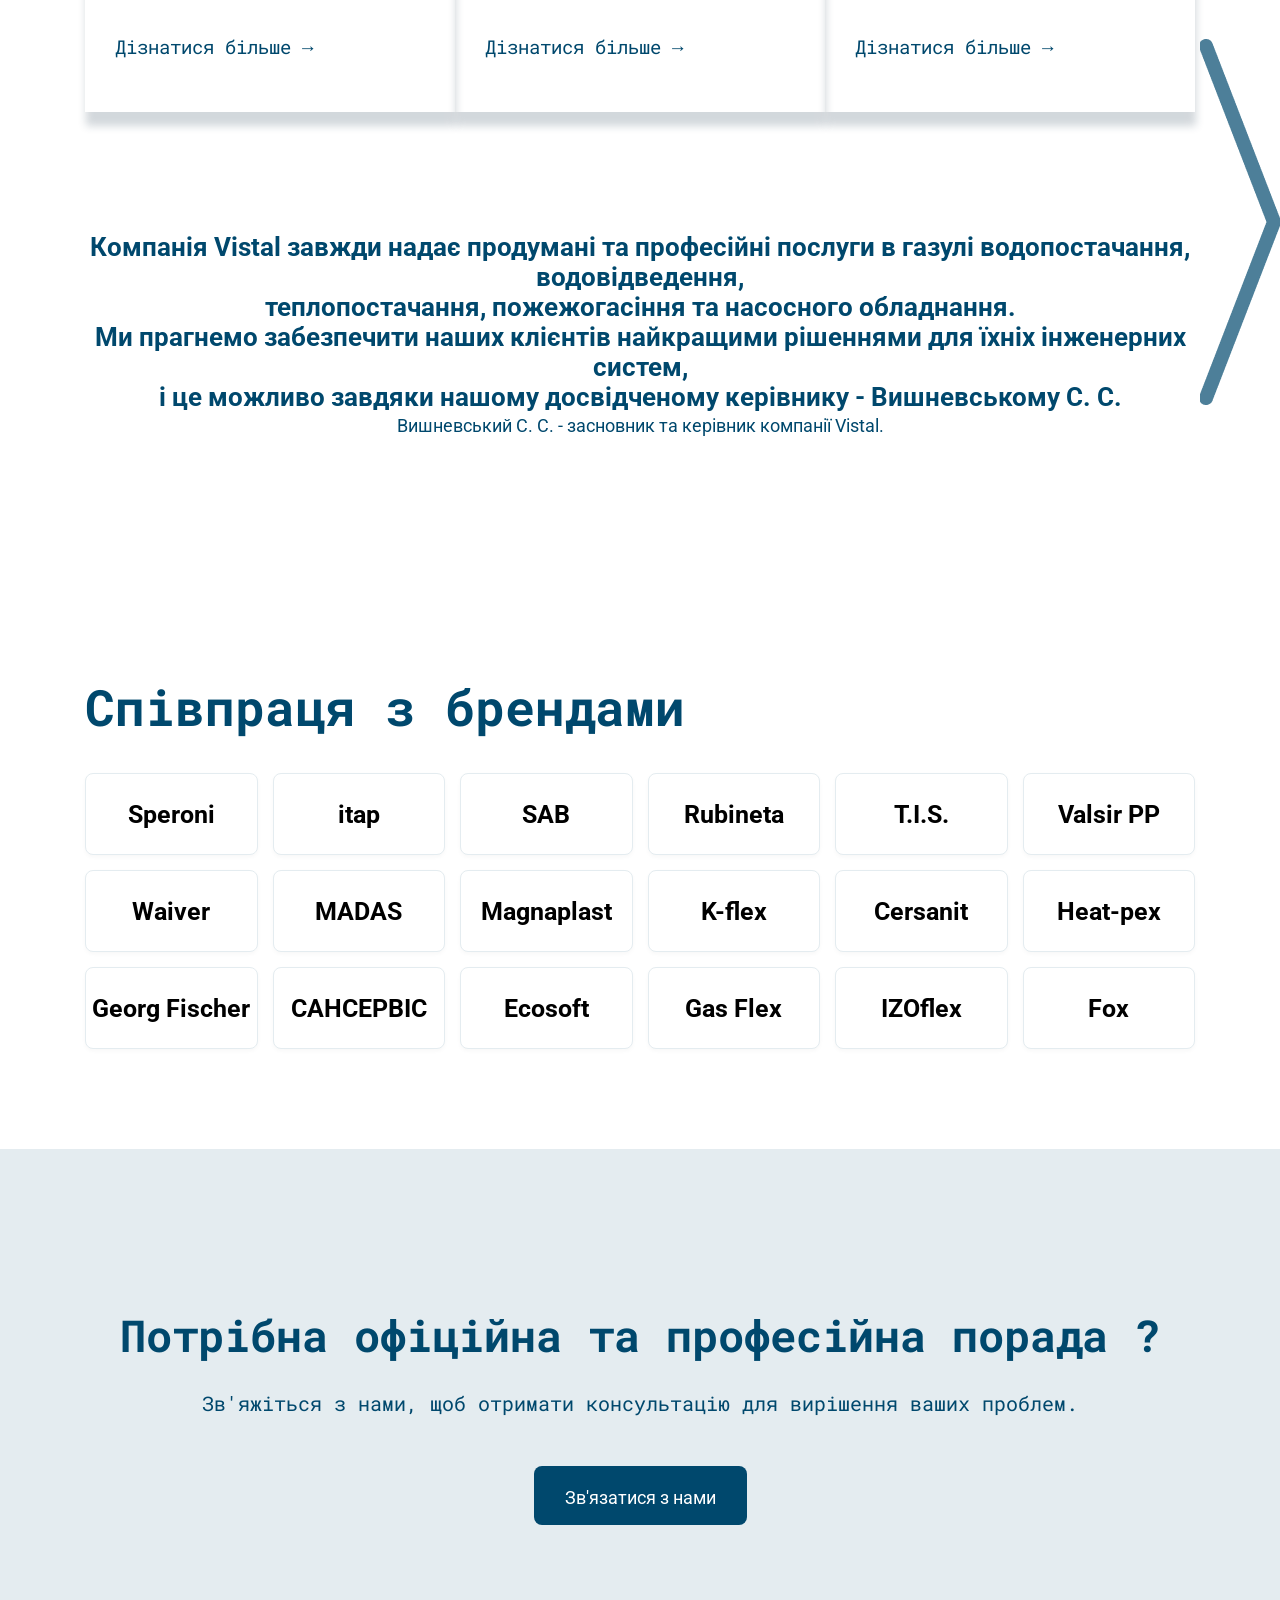
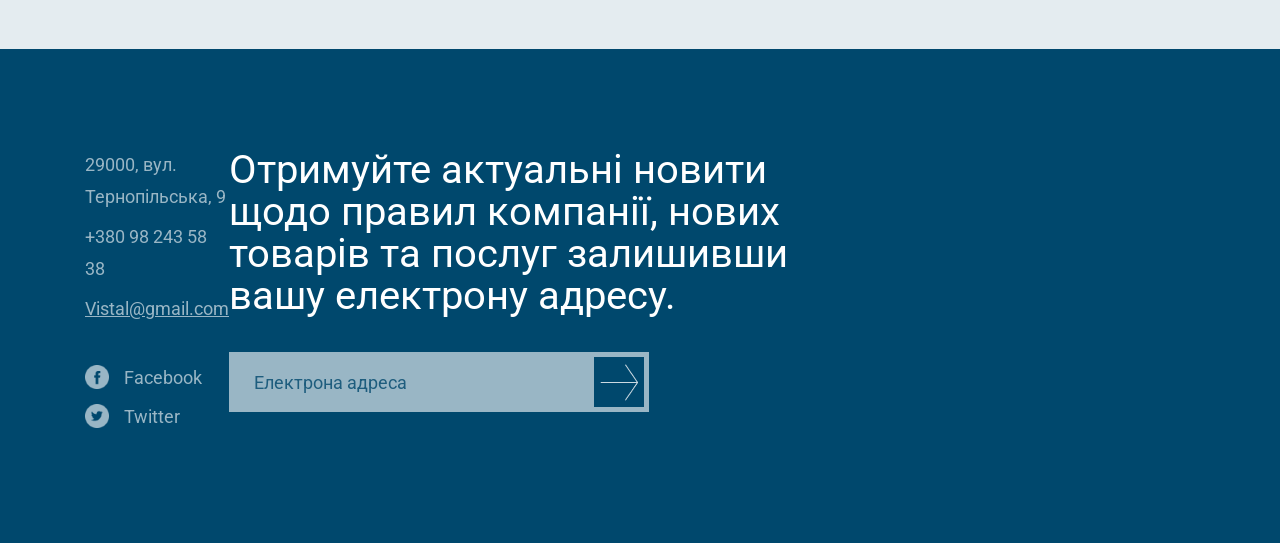
==== commit c52e64c0: "замінив деякі фото, покращив адаптив, добавив силки на каталоги в партнерах" ====
--- a/index.html
+++ b/index.html
@@ -1,5 +1,5 @@
 <!DOCTYPE html>
-<html lang="en">
+<html lang="">
 <head>
     <meta charset="UTF-8">
     <meta name="viewport" content="width=device-width, initial-scale=1.0">
@@ -20,7 +20,7 @@
             </div>
         </div>
         <div class="header-right">
-            <div class="header-phone">+380 98 243 58 38</div>
+            <div class="header-phone">+380 98 243 58 38</div>   
             <button class="button up24px">Замовити консультацію</button>
         </div>
         <div class="burger" id="burger">
@@ -41,7 +41,7 @@
             <button class="button">Замовити консультацію</button>
         </div>
         <div class="general-image">
-          <img src="Img/img1.jpg" alt="first" class="firstImage">
+          <img src="Img/Img.png" alt="first" class="firstImage">
           
         </div>
     </section>
@@ -50,21 +50,21 @@
             Основний вид діяльності
         </h2>
         <p>
-            Оптова торгівля залізними виробами, водопровідним і опалювальним устаткованням і приладдям до нього.
+            Оптова торгівля залізними виробами, водопровідним і опалювальним устаткованням і приладям до нього.
         </p>
         <div class="areas-cards">
             <div class="card">
-                <div class="card-image"><img src="Img/B1.png" alt=""></div>
+                <div class="card-image"><img src="Img/B.jpg" alt=""></div>
                 <div class="card-name">Будівництво</div>
                 <a href="#"> Дізнатися більше &rarr;</a>
             </div>
             <div class="card">
-                <div class="card-image"><img src="Img/P1.jpg" alt=""></div>
+                <div class="card-image"><img src="Img/P.jpg" alt=""></div>
                 <div class="card-name">Промисловість</div>
                 <a href="#"> Дізнатися більше &rarr;</a>
                 </div>
             <div class="card">
-                <div class="card-image"><img src="Img/A1.jpg" alt=""></div>
+                <div class="card-image"><img src="Img/A.jpg" alt=""></div>
                 <div class="card-name">Агробізнес та садівництво</div>
                 <a href="#"> Дізнатися більше &rarr;</a>
             </div>
@@ -72,8 +72,8 @@
     </section>
     <section class="team container">
         <h3>
-            Компанія Vistal завжди надає продумані та професійні псолуги в газулі водопостачання, водовідведення, <br> 
-            тепло- та газопостачання, пожежогасіння та насосного обладнання.<br>
+            Компанія Vistal завжди надає продумані та професійні послуги в газулі водопостачання, водовідведення, <br> 
+            теплопостачання, пожежогасіння та насосного обладнання.<br>
             Ми прагнемо забезпечити наших клієнтів найкращими рішеннями для їхніх інженерних систем,<br>
              і це можливо завдяки нашому досвідченому керівнику - Вишневському С. С.
         </h3>
@@ -89,26 +89,24 @@
             Співпраця з брендами
         </h2>
         <div class="partners-grid">
-            <a href="#" class="partner-btn">Speroni</a>
-            <a href="#" class="partner-btn">itap</a>
-            <a href="#" class="partner-btn">SAB</a>
-            <a href="#" class="partner-btn">Rubineta</a>
-            <a href="#" class="partner-btn">T.I.S.</a>
-            <a href="#" class="partner-btn">Valsir PP</a>
-            
-            <a href="#" class="partner-btn">Waiver</a>
-            <a href="#" class="partner-btn">MADAS</a>
-            <a href="#" class="partner-btn">Magnaplast</a>
-            <a href="#" class="partner-btn">K-flex</a>
-            <a href="#" class="partner-btn">Cersanit</a>
-            <a href="#" class="partner-btn">Heat-pex</a>
-            
-            <a href="#" class="partner-btn">Georg Fischer</a>
-            <a href="#" class="partner-btn">CAHCEPBIC</a>
-            <a href="#" class="partner-btn">Ecosoft</a>
-            <a href="#" class="partner-btn">Gas Flex</a>
-            <a href="#" class="partner-btn">IZOflex</a>
-            <a href="#" class="partner-btn">Fox</a>
+            <a href="https://vistal.com.ua/shop/brand/speroni/" class="partner-btn">Speroni</a>
+            <a href="https://vistal.com.ua/shop/brand/itap/" class="partner-btn">itap</a>
+            <a href="https://vistal.com.ua/shop/brand/sab/" class="partner-btn">SAB</a>
+            <a href="https://vistal.com.ua/shop/brand/rubineta/" class="partner-btn">Rubineta</a>
+            <a href="https://vistal.com.ua/shop/brand/t-i-s/" class="partner-btn">T.I.S.</a>
+            <a href="https://vistal.com.ua/shop/brand/valsir-pp/" class="partner-btn">Valsir PP</a>
+            <a href="https://vistal.com.ua/shop/brand/walver/" class="partner-btn">Waiver</a>
+            <a href="https://vistal.com.ua/shop/brand/madas/" class="partner-btn">MADAS</a>
+            <a href="https://vistal.com.ua/shop/brand/magnaplast/" class="partner-btn">Magnaplast</a>
+            <a href="https://vistal.com.ua/shop/brand/k-flex/" class="partner-btn">K-flex</a>
+            <a href="https://vistal.com.ua/shop/brand/cersanit/" class="partner-btn">Cersanit</a>
+            <a href="https://vistal.com.ua/shop/brand/heat-pex/" class="partner-btn">Heat-pex</a>
+            <a href="https://vistal.com.ua/shop/brand/georg-fischer/" class="partner-btn">Georg Fischer</a>
+            <a href="https://vistal.com.ua/shop/brand/sanservis/" class="partner-btn">CAHCEPBIC</a>
+            <a href="https://vistal.com.ua/shop/brand/ecosoft/" class="partner-btn">Ecosoft</a>
+            <a href="https://vistal.com.ua/shop/brand/gas-flex/" class="partner-btn">Gas Flex</a>
+            <a href="https://vistal.com.ua/shop/brand/izoflex/" class="partner-btn">IZOflex</a>
+            <a href="https://vistal.com.ua/shop/brand/fox/" class="partner-btn">Fox</a>
         </div>
     </section>
     <section class="request">
@@ -116,7 +114,7 @@
             Потрібна офіційна та професійна порада ?
         </h2>
         <p>
-            Зв'яжіться з нами сьогодні, щоб отримати консультацію для вирішення ваших проблем.
+            Зв'яжіться з нами, щоб отримати консультацію для вирішення ваших проблем.
         </p>
         <button class="button">Зв'язатися з нами</button>
     </section>
@@ -163,4 +161,4 @@
 </body>
 </html>
 </body>
-</html>+</html> 
--- a/Style/style.css
+++ b/Style/style.css
@@ -1,617 +1,658 @@
-*{
-    padding: 0;
-    margin: 0;
-}
-.header {
-    display: flex;
-    justify-content: space-between;
-    height: 107px;
-}
-
-.container {
-    padding: 0 85px;
-}
-
-.header-left {
-    display: flex;
-    gap: 40px;
-}
-
-.header-logo {
-    margin-top: 35px;
-}
-
-.header-menu a {
-    text-decoration: none;
-    font-family: "Roboto", sans-serif;  
-    font-size: 24px;
-    line-height: 107px;
-    color: #00486D;
-    margin-right: 40px;
-}
-
-.header-right {
-    display: flex;
-    gap: 32px;
-}
-
-.header-phone {
-    font-family: "Roboto", sans-serif;
-    font-size: 22px;
-    line-height: 107px;
-    color: #00486D;
-}
-
-.button {
-   height: 59px;
-    font-family: "Roboto", sans-serif;
-    font-weight: 400;
-    font-size: 18px;
-    line-height: 59px;
-    text-align: center;
-    padding: 0 29px;
-    background-color: #00486D;
-    color: #FFFFFF;
-    cursor: pointer;
-    transition: all 0.3s ease; 
-    border: 2px solid transparent; /* краї прозорі */
-    border-radius: 8px; /* робить краї м'якими та круглими */
-}
-
-.button:hover {
-    border-color: transparent; /* краї прозорі*/
-    box-shadow: 0px 8px 15px rgba(0, 72, 109, 0.3);
-    transform: translateY(-2px);
-}
-
-.up24px {
-    margin-top: 24px;
-}
-
-.representation {
-    display: flex;
-    justify-content: space-between;
-    background-color: #E4ECF0;
-}
-
-h1 {
-    font-family: "Roboto Mono", monospace;
-    font-size: 45px;
-    line-height: 67.2px;
-    color: #00486D;
-    margin-bottom: 25px;
-}
-
-p {
-    font-family: "Roboto Mono", monospace;
-    font-size: 20px;
-    line-height: 42px;
-    color: #00486D;
-}
-
-.represntation-text {
-    position: relative;
-    width: 635px;
-    height: 551px;
-    padding-top: 90px;
-     left: 100px;
-}
-
-.general-image {
-    position: relative;
-    background-color: #00486D;
-    width: 576px;
-    height: 753px;
-}
-
-.firstImage {
-    position: relative;
-    z-index: 4;
-    top: 50px;
-    right: 85px;
-    width: 576px;
-    height: 753px;
-}
-
-.m-b35 {
-    margin-bottom: 35px;
-}
-
-.areas {
-    padding-top: 160px;
-}
-
-h2 {
-    font-family: "Roboto Mono", monospace;
-    font-size: 44px;
-    line-height: 52.8px;
-    color: #00486D;
-}
-
-.areas-cards {
-    display: flex;
-    justify-content: space-between;
-    margin-top: 55px;
-}
-
-.card {
-    position: relative;
-    width: 397px;
-    height: 500px;
-    padding: 40px 30px;
-    box-shadow: 1px 14px 8px rgba(34, 60, 80, 0.2);
-}
-
-.card a {
-    position: absolute;
-    text-decoration: none;
-    font-family: "Roboto Mono", monospace;
-    font-size: 19px;
-    line-height: 50px;  
-    color: #00486D;
-    bottom: 40px;
-    left: 30px;
-}
-
-.card-image {
-    width: 100%;
-    height: 260px;
-}
-
-.card-name {
-    font-family: "Roboto Mono", monospace;
-    font-size: 25px;
-    line-height: 120px;
-    color: #00486D;
-    margin-top: 48px;
-    margin-bottom: 12px;
-}
-
-.team {
-    position: relative;
-    height: 620px;
-}
-
-.team h3 {
-    font-family: "Roboto Mono", monospace;
-    font-size: 34px;
-    margin-top: 225px;
-    text-align: center;
-    color: #0011ff;
-    font-size: 26px;
-}
-
-.team p {
-    font-family: "Roboto Mono", monospace;
-    font-size: 19px;
-    text-align: center;
-    color: #0011ff;
-}
-
-.arrow {
-    position: absolute;
-    right: 0px;
-    top: -200px;
-}
-
-.partners {
-    padding-top: 100px;
-    padding-bottom: 100px;
-}
-
-.partners h2 {
-    font-family: "Roboto Mono", monospace;
-    font-size: 50px;
-    margin-bottom: 40px;
-    color: #00486D; 
-}
-
-/* Налаштовуємо сітку на 6 колонок */
-.partners-grid {
-    display: grid;
-    grid-template-columns: repeat(6, 1fr);
-    gap: 15px; /* Відстань між кнопками */
-}
-
-/* Стиль самої кнопки бренду */
-.partner-btn {
-    display: flex;
-    align-items: center;
-    justify-content: center;
-    height: 80px;
-    background-color: #FFFFFF;
-    border: 1px solid #E4ECF0;
-    border-radius: 8px; /* Заокруглені кути */
-    text-decoration: none;
-    
-    color: #000000; 
-    font-family: "Roboto", sans-serif;
-    font-weight: 700;
-    font-size: 25px;
-    
-    box-shadow: 0px 2px 4px rgba(0, 0, 0, 0.03);
-    transition: all 0.3s ease;
-}
-
-/* Ефект при наведенні мишкою */
-.partner-btn:hover {
-    border-color: #00486D;
-    box-shadow: 0px 6px 12px rgba(0, 72, 109, 0.15);
-    transform: translateY(-2px); /* Кнопка трохи піднімається */
-}
-
-.request {
-    height: 500px;
-    background-color: #E4ECF0;
-    text-align: center;
-    padding-top: 160px;
-}
-
-.request h2 {
-    margin-bottom: 20px;
-}
-
-.request p {
-    margin-bottom: 42px;
-}
-
-.footer {
-    background-color: #00486D;
-    display: flex;
-    justify-content: space-between; /* Розсуває ліву і праву колонки по краях */
-    padding-top: 100px; /* Внутрішній відступ зверху */
-    padding-bottom: 100px;
-    height: auto; /* Видаляємо фіксовану висоту щоб футер був гнучким */
-    box-sizing: border-box;
-}
-
-.footer-leftSide {
-    width: 350px;
-}
-
-.whitelogo {
-    margin-bottom: 40px;
-}
-
-.address, .phone, .mail {
-    font-family: "Roboto", sans-serif;
-    font-weight: 400;
-    font-size: 18px;
-    line-height: 32px;
-    color: #99B6C5;
-    margin-bottom: 8px; /* відступ між рядками */
-}
-
-.mail {
-    text-decoration: underline; /* підкреслення пошти */
-}
-
-.socials {
-    margin-top: 40px;
-}
-
-.social-item {
-    display: flex;
-    align-items: center; /* Центруємо іконку і текст по вертикалі */
-    margin-bottom: 15px;
-    cursor: pointer;
-}
-
-.social-item img {
-    margin-right: 15px;
-    width: 24px; /* іконки однакового розміру */
-}
-
-.soc-item-txt {
-    font-family: "Roboto", sans-serif;
-    font-weight: 400;
-    font-size: 18px;
-    color: #99B6C5;
-}
-
-.footer-main {  
-    max-width: 650px; 
-    margin-right: 350px;/* Обмежуємо ширину правого блоку */
-}
-
-.footer-main h4 {
-    font-family: "Roboto", sans-serif;
-    font-size: 40px;
-    font-weight: 400;  
-    line-height: 42px;
-    color: #ffffff;
-    margin-top: 0; 
-    margin-bottom: 35px; /* Відступ до поля вводу */
-    width: 100%; /* текс займеє всю ширину блока */
-}
-
-.combiInput {
-    display: flex; /* Flexbox сам вирівняє поле і кнопку */
-    background-color: #99B6C5;
-    height: 60px;
-    width: 100%;
-    max-width: 420px;
-    padding: 5px; /* Відступ від країв сірого фону до кнопки */
-    box-sizing: border-box;
-}
-
-input {
-    position: static; 
-    flex-grow: 1; /* Поле вводу займає весь вільний простір зліва від кнопки */
-    height: 100%;
-    font-family: "Roboto", sans-serif;
-    font-size: 18px;
-    color: #00486D;
-    padding-left: 20px;
-    background: transparent; /* Робимо input прозорим, шоб було видно сірий фон .combiInput */
-    border: none;
-    outline: none; /* забираю чорну рамку при кліку */
-}
-
-/* Email Address */
-input::placeholder {
-    color: #00486D;
-    opacity: 0.8;
-}
-
-.imageButton {
-    position: static;
-    width: 50px;
-    height: 100%; /* Кнопка на всю висоту доступного простору */
-    background-color: #00486D; 
-    border: none;
-    cursor: pointer;
-    display: flex;
-    justify-content: center;
-    align-items: center;
-    transition: background-color 0.3s ease;
-}
-
-.imageButton:hover {
-    background-color: #002B41; /* темнішає при наведенні */
-}
-
-.burger {
-    display: none; /* На комп'ютері його не видно */
-    cursor: pointer;
-    flex-direction: column;
-    gap: 6px;
-    }
-
-    .burger span {
-    width: 35px;
-    height: 4px;
-    background-color: #00486D;
-    border-radius: 4px;
-    }
-
-/* =========================================
-   💻 ПЛАНШЕТИ (Код для екранів до 1024px)
-   ========================================= */
-@media (max-width: 1024px) {
-    
-    /* 1. Зменшуємо загальні відступи по боках */
+    *{
+        padding: 0;
+        margin: 0;
+    }
+    .header {
+        display: flex;
+        justify-content: space-between;
+        height: 107px;
+    }
+
     .container {
-        padding: 0 30px; 
-    }
-
-    /* 2. Шапка: трохи зменшуємо шрифти і відступи, щоб меню влізло без бургера */
-    .header-left { gap: 20px; }
-    .header-menu a { font-size: 18px; margin-right: 20px; }
-    .header-right { gap: 20px; }
-    .header-phone { font-size: 18px; }
-    .button { padding: 0 15px; font-size: 16px; height: 50px; line-height: 50px; }
-
-    /* 3. Головний екран: складаємо текст і картинку один під одним */
+        padding: 0 85px;
+    }
+
+    .header-left {
+        display: flex;
+        gap: 40px;
+    }
+
+    .header-logo {
+        margin-top: 35px;
+    }
+
+    .header-menu a {
+        text-decoration: none;
+        font-family: "Roboto", sans-serif;  
+        font-size: 24px;
+        line-height: 107px;
+        color: #00486D;
+        margin-right: 40px;
+    }
+
+    .header-right {
+        display: flex;
+        gap: 32px;
+    }
+
+    .header-phone {
+        font-family: "Roboto", sans-serif;
+        font-size: 22px;
+        line-height: 107px;
+        color: #00486D;
+    }
+
+    .button {
+    height: 59px;
+        font-family: "Roboto", sans-serif;
+        font-weight: 400;
+        font-size: 18px;
+        line-height: 59px;
+        text-align: center;
+        padding: 0 29px;
+        background-color: #00486D;
+        color: #FFFFFF;
+        cursor: pointer;
+        transition: all 0.3s ease; 
+        border: 2px solid transparent; /* краї прозорі */
+        border-radius: 8px; /* робить краї м'якими та круглими */
+    }
+
+    .button:hover {
+        border-color: transparent; /* краї прозорі*/
+        box-shadow: 0px 8px 15px rgba(0, 72, 109, 0.3);
+        transform: translateY(-2px);
+    }
+
+    .up24px {
+        margin-top: 24px;
+    }
+
     .representation {
+        display: flex;
+        justify-content: space-between;
+        background-color: #E4ECF0;
+    }
+
+    h1 {
+        font-family: "Roboto Mono", monospace;
+        font-size: 35px;
+        line-height: 67.2px;
+        color: #00486D;
+        margin-bottom: 25px;
+    }
+
+    p {
+        font-family: "Roboto Mono", monospace;
+        font-size: 20px;
+        line-height: 42px;
+        color: #00486D;
+    }
+
+    .represntation-text {
+        position: relative;
+        
+        /* 1. Гнучка ширина */
+        width: 100%; 
+        max-width: 635px; /* На комп'ютері буде 635px, на телефоні стиснеться під розмір екрана */
+        
+        /* 2. Гнучка висота */
+        min-height: 551px; /* Або взагалі видали цей рядок, щоб висота підлаштовувалась під текст (height: auto;) */
+        
+        padding-top: 90px;
+        
+        /* 3. Безпечні відступи по боках замість left: 100px */
+        padding-left: 20px; 
+        padding-right: 20px;
+        box-sizing: border-box; /* Обов'язково, щоб padding не збільшував ширину блоку понад 100% */
+    }
+
+    .general-image {
+        position: relative;
+        background-color: #00486D;
+        width: 576px;
+        height: 753px;
+    }
+
+    .firstImage {
+        position: relative;
+        z-index: 4;
+        top: 50px;
+        right: 85px;
+        width: 576px;
+        height: 753px;
+    }
+
+    .m-b35 {
+        margin-bottom: 35px;
+    }
+
+    .areas {
+        padding-top: 160px;
+    }
+
+    h2 {
+        font-family: "Roboto Mono", monospace;
+        font-size: 44px;
+        line-height: 52.8px;
+        color: #00486D;
+    }
+
+    .areas-cards {
+        display: flex;
+        justify-content: space-between;
+        margin-top: 55px;
+    }
+
+    .card {
+        position: relative;
+        width: 397px;
+        height: 500px;
+        box-shadow: 1px 14px 8px rgba(34, 60, 80, 0.2);
+    }
+
+    .card a {
+        position: absolute;
+        text-decoration: none;
+        font-family: "Roboto Mono", monospace;
+        font-size: 19px;
+        line-height: 50px;  
+        color: #00486D;
+        bottom: 40px;
+        left: 30px;
+    }
+
+    .card-image {
+        width: 100%;
+        height: 270px;
+        padding: 6px;
+        box-sizing: border-box;     
+        
+    }
+    .card-image img {
+        margin-top: 6px;
+        width: 100% ; /* Картинка займає всю доступну ширину */
+        height: 100%; /* Картинка займає всю доступну висоту */
+        object-fit: cover; /* МАГІЯ: Картинка ідеально обріжеться по краях, не сплющуючись! */
+        display: block; /* Прибирає дрібні відступи під картинкою */
+    }
+
+    .card-name {
+        font-family: "Roboto Mono", monospace;
+        font-size: 25px;    
+        color: #00486D;
+        /* 1. Змінюємо жахливий інтервал на нормальний */
+         line-height: 1.2; 
+          /* 2. Налаштовуємо нові відступи */
+         margin-top: 35px; /* Трохи зменшили відступ від фото (було 48px) */
+         margin-bottom: 12px;
+         margin-left: 30px; /* Повертаємо відступ зліва */
+         margin-right: 30px; /* Повертаємо відступ справа */
+    }
+
+    .team {
+        position: relative;
+        padding-top: 120px;    /* Відступ зверху до тексту */
+         padding-bottom: 120px; /* Відступ знизу після тексту */
+         /* Якщо хочеш, щоб блок не виліз за межі на мобільному: */
+         box-sizing: border-box;
+    }
+
+    .team h3 {
+        font-family: "Roboto", sans-serif;
+        margin-top: 0px;
+        text-align: center;
+        color: #00486D;
+        font-size: 26px;
+        -webkit-hyphens: auto;
+        -moz-hyphens: auto;
+        -ms-hyphens: auto;
+        hyphens: auto;
+    }
+
+        .team p {
+        font-family: 'Roboto', sans-serif; /* Звичайний шрифт для читання */
+        color: #00486D; /* Твій фірмовий темно-синій */
+        text-align: center  ; /* Вирівнювання по лівому краю */
+        font-size: 18px; /* Або 16px, підбери комфортний розмір */
+        line-height: 1.6; /* Збільшений міжрядковий інтервал, щоб текст "дихав" */
+        margin-bottom: 20px; /* Відступ між абзацами */
+    }
+
+    .arrow {
+        position: absolute;
+        right: 0px;
+        top: -200px;
+    }
+
+    .partners {
+        padding-top: 100px;
+        padding-bottom: 100px;
+    }
+
+    .partners h2 {
+        font-family: "Roboto Mono", monospace;
+        font-size: 50px;
+        margin-bottom: 40px;
+        color: #00486D; 
+    }
+
+    /* Налаштовуємо сітку на 6 колонок */
+    .partners-grid {
+        display: grid;
+        grid-template-columns: repeat(6, 1fr);
+        gap: 15px; /* Відстань між кнопками */
+    }
+
+    /* Стиль самої кнопки бренду */
+    .partner-btn {
+        display: flex;
+        align-items: center;
+        justify-content: center;
+        height: 80px;
+        background-color: #FFFFFF;
+        border: 1px solid #E4ECF0;
+        border-radius: 8px; /* Заокруглені кути */
+        text-decoration: none;
+        
+        color: #000000; 
+        font-family: "Roboto", sans-serif;
+        font-weight: 700;
+        font-size: 25px;
+        
+        box-shadow: 0px 2px 4px rgba(0, 0, 0, 0.03);
+        transition: all 0.3s ease;
+    }
+
+    /* Ефект при наведенні мишкою */
+    .partner-btn:hover {
+        border-color: #00486D;
+        box-shadow: 0px 6px 12px rgba(0, 72, 109, 0.15);
+        transform: translateY(-2px); /* Кнопка трохи піднімається */
+    }
+
+    .request {
+        /* Замість жорсткої висоти використовуємо min-height або просто відступи */
+        min-height: 500px; /* Блок буде мінімум 500px, але зможе рости, якщо тексту стане більше */
+        
+        width: 100%;
+        background-color: #E4ECF0;
+        text-align: center;
+        
+        /* padding: верх | право | низ | ліво */
+        padding: 160px 20px 80px 20px; /* Додали 20px по боках, щоб текст не лип до екрана, і відступ знизу */
+        box-sizing: border-box; /* Обов'язково! */
+    }
+
+    .request h2 {
+        margin-bottom: 20px;
+        /* Якщо h2 має завеликий розмір шрифту, на мобільних його теж варто зменшити через @media */
+    }
+
+    .request p {
+        margin-bottom: 42px;
+    }
+
+    .footer {
+        background-color: #00486D;
+        display: flex;
+        justify-content: space-between; /* Розсуває ліву і праву колонки по краях */
+        padding-top: 100px; /* Внутрішній відступ зверху */
+        padding-bottom: 100px;
+        height: auto; /* Видаляємо фіксовану висоту щоб футер був гнучким */
+        box-sizing: border-box;
+    }
+
+    .footer-leftSide {
+        width: 350px;
+    }
+
+    .whitelogo {
+        margin-bottom: 40px;
+    }
+
+    .address, .phone, .mail {
+        font-family: "Roboto", sans-serif;
+        font-weight: 400;
+        font-size: 18px;
+        line-height: 32px;
+        color: #99B6C5;
+        margin-bottom: 8px; /* відступ між рядками */
+    }
+
+    .mail {
+        text-decoration: underline; /* підкреслення пошти */
+    }
+
+    .socials {
+        margin-top: 40px;
+    }
+
+    .social-item {
+        display: flex;
+        align-items: center; /* Центруємо іконку і текст по вертикалі */
+        margin-bottom: 15px;
+        cursor: pointer;
+    }
+
+    .social-item img {
+        margin-right: 15px;
+        width: 24px; /* іконки однакового розміру */
+    }
+
+    .soc-item-txt {
+        font-family: "Roboto", sans-serif;
+        font-weight: 400;
+        font-size: 18px;
+        color: #99B6C5;
+    }
+
+    .footer-main {  
+        max-width: 650px; 
+        margin-right: 350px;/* Обмежуємо ширину правого блоку */
+    }
+
+    .footer-main h4 {
+        font-family: "Roboto", sans-serif;
+        font-size: 40px;
+        font-weight: 400;  
+        line-height: 42px;
+        color: #ffffff;
+        margin-top: 0; 
+        margin-bottom: 35px; /* Відступ до поля вводу */
+        width: 100%; /* текс займеє всю ширину блока */
+    }
+
+    .combiInput {
+        display: flex; /* Flexbox сам вирівняє поле і кнопку */
+        background-color: #99B6C5;
+        height: 60px;
+        width: 100%;
+        max-width: 420px;
+        padding: 5px; /* Відступ від країв сірого фону до кнопки */
+        box-sizing: border-box;
+    }
+
+    input {
+        position: static; 
+        flex-grow: 1; /* Поле вводу займає весь вільний простір зліва від кнопки */
+        min-width: 0;
+        height: 100%;
+        font-family: "Roboto", sans-serif;
+        font-size: 18px;
+        color: #00486D;
+        padding-left: 20px;
+        background: transparent; /* Робимо input прозорим, шоб було видно сірий фон .combiInput */
+        border: none;
+        outline: none; /* забираю чорну рамку при кліку */
+    }
+
+    /* Email Address */
+    input::placeholder {
+        color: #00486D;
+        opacity: 0.8;
+    }
+
+    .imageButton {
+        position: static;
+        width: 50px;
+        height: 100%; /* Кнопка на всю висоту доступного простору */
+        background-color: #00486D; 
+        border: none;
+        cursor: pointer;
+        display: flex;
+        justify-content: center;
+        align-items: center;
+        transition: background-color 0.3s ease;
+        flex-shrink: 0; 
+    }
+
+    .imageButton:hover {
+        background-color: #002B41; /* темнішає при наведенні */
+    }
+
+    .burger {
+        display: none; /* На комп'ютері його не видно */
+        cursor: pointer;
         flex-direction: column;
-    }
-    .represntation-text {
-        width: 100%;
-        height: auto;
-        left: 0;
-        padding-top: 50px;
-        padding-bottom: 50px;
-    }
-    .general-image,
-    .firstImage {
-        width: 100%;
-        height: auto;
-        top: 0;
-        right: 0;
-    }
-
-    /* 4. Картки послуг: стискаємо їх, але лишаємо в один ряд */
-    .areas-cards {
-        gap: 15px;
-    }
-    .card {
-        width: 32%; /* Кожна картка займає третину екрана */
-        height: auto;
-        padding: 20px 15px;
-        padding-bottom: 70px;
-        box-sizing: border-box;
-    }
-    .card-image {
-        height: 180px; /* Зменшуємо висоту фото в картках */
-    }
-    .card-name {
-        font-size: 20px;
-        line-height: 1.2;
-        margin-top: 20px;
-        margin-bottom: 15px;
-    }
-
-    /* 5. Футер */
-    .footer-leftSide { width: 35%; }
-    .footer-main { width: 60%; margin-right: 0; max-width: none; }
-}
-
-@media (max-width: 768px) {
-    
-    /* --- Загальний контейнер --- */
-    .container {
-        padding: 0 20px; /* Зменшуємо відступи по боках з 85px до 20px */
-    }
-
-   /* --- Шапка (Header) на мобільному --- */
-    .header {
-        flex-direction: row; /* Логотип зліва, бургер справа */
-        justify-content: space-between;
-        align-items: center;
-        padding-top: 20px;
-        padding-bottom: 20px;
-        position: relative; /* Це потрібно, щоб меню випадало рівно під шапкою */
-    }
-
-    .header-left {
-        width: 100%;
-        display: flex;
-        justify-content: space-between;
-        align-items: center;
-    }
-
-    /* Ховаємо правий блок з телефоном і кнопкою на мобільному */
-    .header-right {
-        display: none;
-    }
-
-    /* Показуємо саму іконку бургера */
-    .burger {
-        display: flex; 
-    }
-
-    /* Робимо меню компактним випадаючим віконцем справа */
-    .header-menu {
-        display: none; 
-        flex-direction: column;
-        align-items: center;
-        gap: 15px; /* Трохи зменшили відстань між пунктами */
-        
-        position: absolute;
-        top: 100%; /* Падає рівно під шапку */
-        right: 20px; /* Притискаємо до правого краю (20px відступ від екрана) */
-        left: auto; /* Скасовуємо прив'язку до лівого краю */
-        width: 200px; /* Робимо ширину акуратною (можеш змінити на 150px чи 250px) */
-        
-        background-color: #E4ECF0;
-        padding: 20px 0;
-        box-shadow: 0px 10px 15px rgba(0, 0, 0, 0.1);
-        border-radius: 8px; /* Додаємо заокруглені кути для краси */
-        z-index: 100;
-    }
-
-    .header-menu a {
-        margin-right: 0;
-        line-height: 40px;
-    }
-
-    /* Цей клас додасть JavaScript, щоб показати меню */
-    .header-menu.active {
-        display: flex;
-    }
-
-    /* --- Головний екран (Representation) --- */
-    .representation {
-        flex-direction: column;
-    }
-
-    .represntation-text {
-        width: 100%;
-        height: auto;
-        left: 0; /* Прибираємо зсув на 100px */
-        padding-top: 50px;
-        padding-bottom: 40px;
-        text-align: center;
-    }
-
-    h1 {
-        font-size: 36px; /* Трохи зменшуємо головний заголовок */
-        line-height: 1.2;
-    }
-
-    .general-image,
-    .firstImage {
-        width: 100%;
-        height: auto;
-        top: 0; /* Прибираємо зсуви картинок */
-        right: 0;
-    }
-
-    /* --- Картки послуг (Areas) --- */
-    .areas {
-        padding-top: 60px;
-    }
-
-    .areas-cards {
-        flex-direction: column;
-        gap: 30px;
-    }
-
-    .card {
-        width: 100%;
-        height: auto;
-        padding-bottom: 80px; /* Зберігаємо місце для кнопки внизу */
-        box-sizing: border-box; /* Щоб padding не розширював картку за межі екрана */
-    }
-
-    /* --- Секція відгуків/Команди (Team) --- */
-    .team {
-        height: auto;
-        padding-bottom: 60px;
-    }
-
-    .team h3 {
-        margin-top: 80px;
-        font-size: 24px;
-    }
-
-    .arrow {
-        display: none; /* Ховаємо велику стрілку, щоб вона не ламала ширину екрана */
-    }
-
-    /* --- Партнери --- */
-    .partners {
-        padding-top: 60px;
-        padding-bottom: 60px;
-    }
-
-    .partners-grid {
-        grid-template-columns: repeat(2, 1fr); /* Замість 6 колонок робимо 2 */
-        gap: 10px;
-    }
-
-    .partner-btn {
-        font-size: 18px; /* Зменшуємо шрифт у кнопках брендів */
-        height: 60px;
-    }
-
-    /* --- Запит на консультацію (Request) --- */
-    .request {
-        height: auto;
-        padding-top: 80px;
-        padding-bottom: 80px;
-    }
-
-    /* --- Футер (Footer) --- */
-    .footer {
-        flex-direction: column;
-        padding-top: 50px;
-        padding-bottom: 50px;
-    }
-
-    .footer-leftSide {
-        width: 100%;
-        margin-bottom: 50px; /* Відступ між контактами та формою підписки */
-    }
-
-    .footer-main {
-        max-width: 100%;
-        margin-right: 0; /* Скидаємо твій margin-right: 350px, щоб форма стала по центру */
-    }
-
-    .footer-main h4 {
-        font-size: 28px;
-        line-height: 1.3;
-    }
-}+        gap: 6px;
+        }
+
+        .burger span {
+        width: 35px;
+        height: 4px;
+        background-color: #00486D;
+        border-radius: 4px;
+        }
+
+        @media (max-width: 1024px) {
+        
+        /* 1. Зменшуємо загальні відступи по боках */
+        .container {
+            padding: 0 30px; 
+        }
+
+        /* 2. Шапка: трохи зменшуємо шрифти і відступи, щоб меню влізло без бургера */
+        .header-left { gap: 20px; }
+        .header-menu a { font-size: 18px; margin-right: 20px; }
+        .header-right { gap: 20px; }
+        .header-phone { font-size: 18px; }
+        .button { padding: 0 15px; font-size: 16px; height: 50px; line-height: 50px; }
+
+        /* 3. Головний екран: складаємо текст і картинку один під одним */
+        .representation {
+            flex-direction: column;
+        }
+        .represntation-text {
+            width: 100%;
+            height: auto;
+            left: 0;
+            padding-top: 50px;
+            padding-bottom: 50px;
+        }
+        .general-image,
+        .firstImage {
+            width: 100%;
+            height: auto;
+            top: 0;
+            right: 0;
+        }
+
+        /* 4. Картки послуг: стискаємо їх, але лишаємо в один ряд */
+        .areas-cards {
+            gap: 15px;
+        }
+        .card {
+            width: 32%; /* Кожна картка займає третину екрана */
+            height: auto;
+            padding: 20px 15px;
+            padding-bottom: 70px;
+            box-sizing: border-box;
+        }
+        .card-image {
+            height: 180px; /* Зменшуємо висоту фото в картках */
+        }
+        .card-name {
+            font-size: 20px;
+            line-height: 1.2;
+            margin-top: 20px;
+            margin-bottom: 15px;
+        }
+
+        /* 5. Футер */
+        .footer-leftSide { width: 35%; }
+        .footer-main { width: 60%; margin-right: 0; max-width: none; }
+    }
+
+        @media (max-width: 768px) {
+        
+        /* --- Загальний контейнер --- */
+        .container {
+            padding: 0 20px; /* Зменшуємо відступи по боках з 85px до 20px */
+        }
+
+    /* --- Шапка (Header) на мобільному --- */
+        .header {
+            flex-direction: row; /* Логотип зліва, бургер справа */
+            justify-content: space-between;
+            align-items: center;
+            padding-top: 20px;
+            padding-bottom: 20px;
+            position: relative; /* Це потрібно, щоб меню випадало рівно під шапкою */
+        }
+
+        .header-left {
+            width: 100%;
+            display: flex;
+            justify-content: space-between;
+            align-items: center;
+        }
+
+        /* Ховаємо правий блок з телефоном і кнопкою на мобільному */
+        .header-right {
+            display: none;
+        }
+
+        /* Показуємо саму іконку бургера */
+        .burger {
+            display: flex; 
+        }
+
+        /* Робимо меню компактним випадаючим віконцем справа */
+        .header-menu {
+            display: none; 
+            flex-direction: column;
+            align-items: center;
+            gap: 15px; /* Трохи зменшили відстань між пунктами */
+            
+            position: absolute;
+            top: 100%; /* Падає рівно під шапку */
+            right: 20px; /* Притискаємо до правого краю (20px відступ від екрана) */
+            left: auto; /* Скасовуємо прив'язку до лівого краю */
+            width: 200px; /* Робимо ширину акуратною (можеш змінити на 150px чи 250px) */
+            
+            background-color: #E4ECF0;
+            padding: 20px 0;
+            box-shadow: 0px 10px 15px rgba(0, 0, 0, 0.1);
+            border-radius: 8px; /* Додаємо заокруглені кути для краси */
+            z-index: 100;
+        }
+
+        .header-menu a {
+            margin-right: 0;
+            line-height: 40px;
+        }
+
+        /* Цей клас додасть JavaScript, щоб показати меню */
+        .header-menu.active {
+            display: flex;
+        }
+
+        /* --- Головний екран (Representation) --- */
+        .representation {
+            flex-direction: column;
+        }
+
+        .represntation-text {
+            width: 100%;
+            height: auto;
+            left: 0; /* Прибираємо зсув на 100px */
+            padding-top: 50px;
+            padding-bottom: 40px;
+            text-align: center;
+        }
+
+        h1 {
+            font-size: 36px; /* Трохи зменшуємо головний заголовок */
+            line-height: 1.2;
+        }
+        h2 {
+            font-size: 24px; /* Зменшуємо розмір шрифту (можеш підібрати 24px або 26px за смаком) */
+            line-height: 1.3; /* Робимо міжрядковий інтервал трохи щільнішим для мобільних */
+        }
+
+        .general-image,
+        .firstImage {
+            width: 100%;
+            height: auto;
+            top: 0; /* Прибираємо зсуви картинок */
+            right: 0;
+        }
+
+        /* --- Картки послуг (Areas) --- */
+        .areas {
+            padding-top: 60px;
+        }
+
+        .areas-cards {
+            flex-direction: column;
+            gap: 30px;
+        }
+
+        .card {
+            width: 100%;
+            height: auto;
+            padding-bottom: 80px; /* Зберігаємо місце для кнопки внизу */
+            box-sizing: border-box; /* Щоб padding не розширював картку за межі екрана */
+        }
+
+        /* --- Секція відгуків/Команди (Team) --- */
+        .team {
+            height: auto;
+            padding-bottom: 60px;
+        }
+
+        .team h3 {
+            margin-top: 60px;
+            font-size: 24px;
+        }
+
+        .arrow {
+            display: none; /* Ховаємо велику стрілку, щоб вона не ламала ширину екрана */
+        }
+
+        /* --- Партнери --- */
+        .partners {
+            padding-top: 60px;
+            padding-bottom: 60px;
+        }
+
+        .partners-grid {
+            grid-template-columns: repeat(2, 1fr); /* Замість 6 колонок робимо 2 */
+            gap: 10px;
+        }
+
+        .partner-btn {
+            font-size: 18px; /* Зменшуємо шрифт у кнопках брендів */
+            height: 60px;
+        }
+
+        /* --- Запит на консультацію (Request) --- */
+        .request {
+            height: auto;
+            padding-top: 80px;
+            padding-bottom: 80px;
+        }
+
+        /* --- Футер (Footer) --- */
+        .footer {
+            flex-direction: column;
+            padding-top: 50px;
+            padding-bottom: 50px;
+        }
+
+        .footer-leftSide {
+            width: 100%;
+            margin-bottom: 50px; /* Відступ між контактами та формою підписки */
+        }
+
+        .footer-main {
+            max-width: 100%;
+            margin-right: 0; /* Скидаємо твій margin-right: 350px, щоб форма стала по центру */
+        }
+
+        .footer-main h4 {
+            font-size: 28px;
+            line-height: 1.3;
+        }
+    }
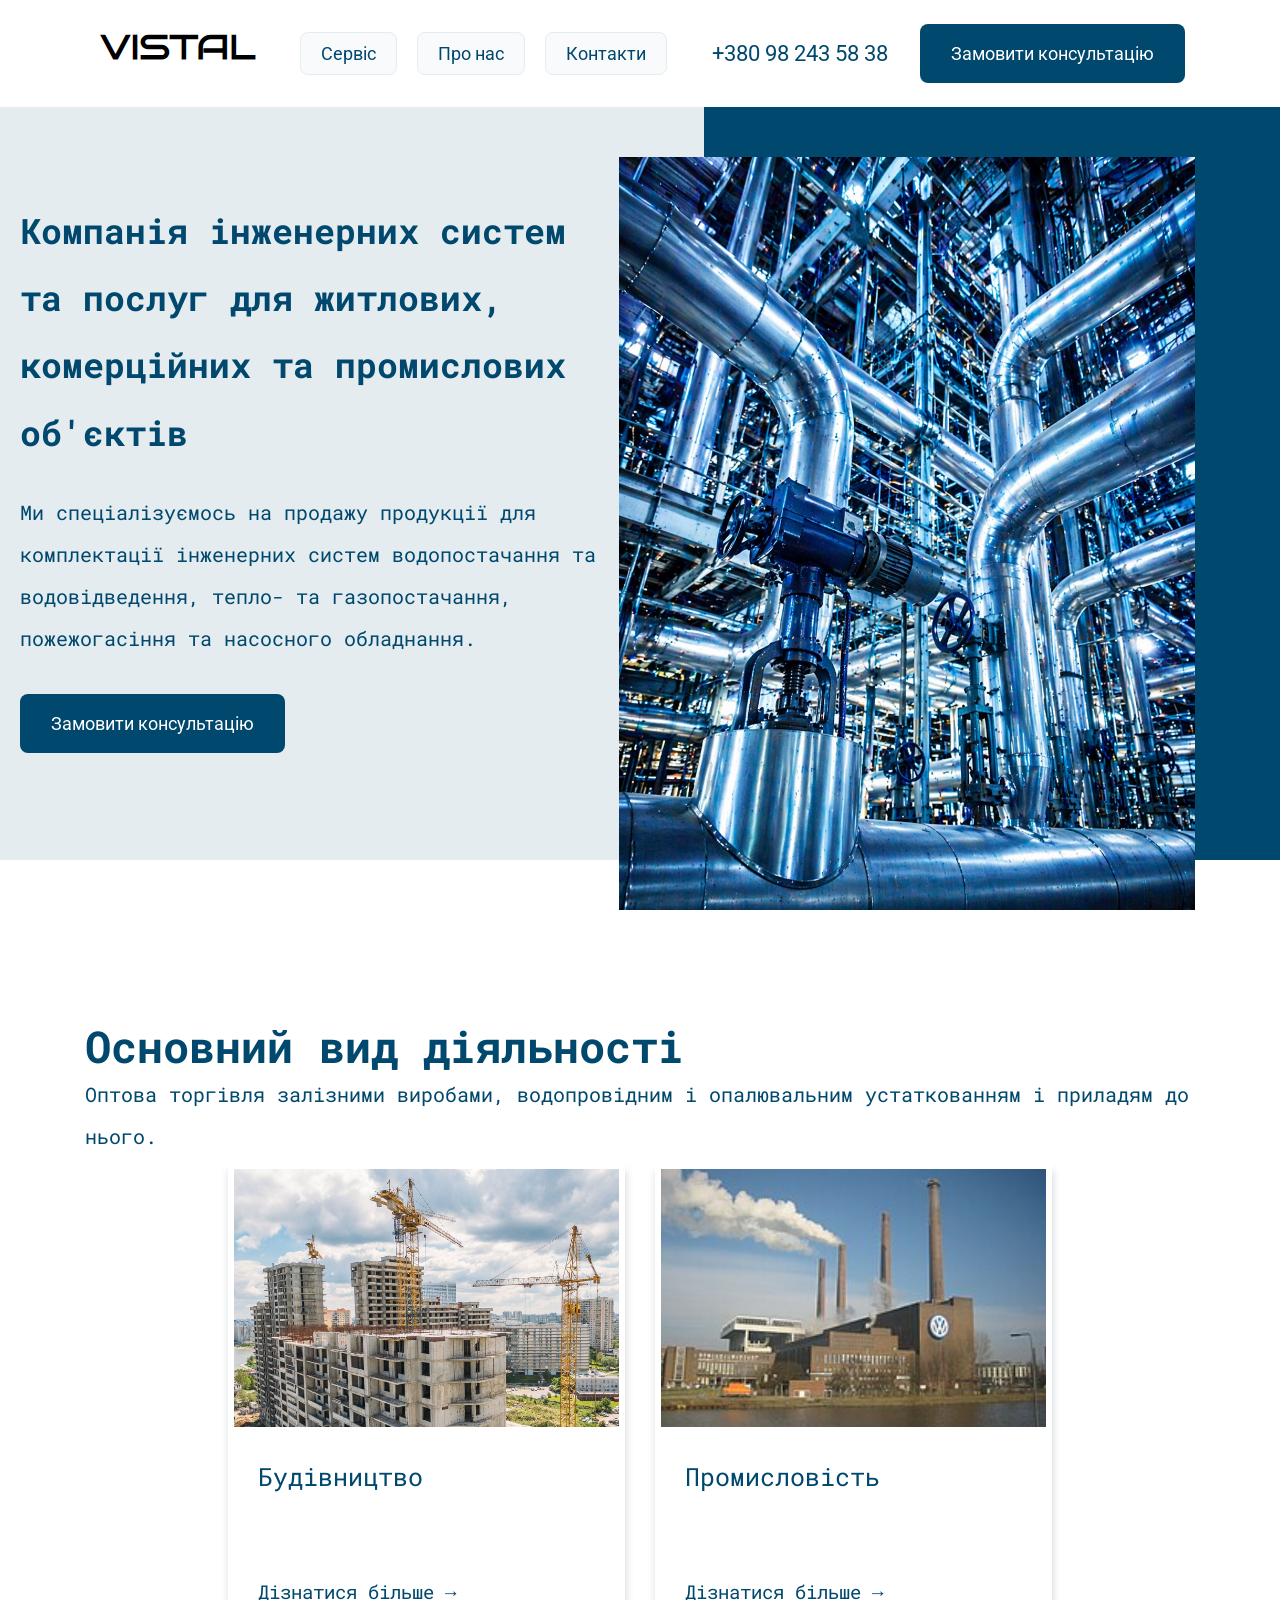
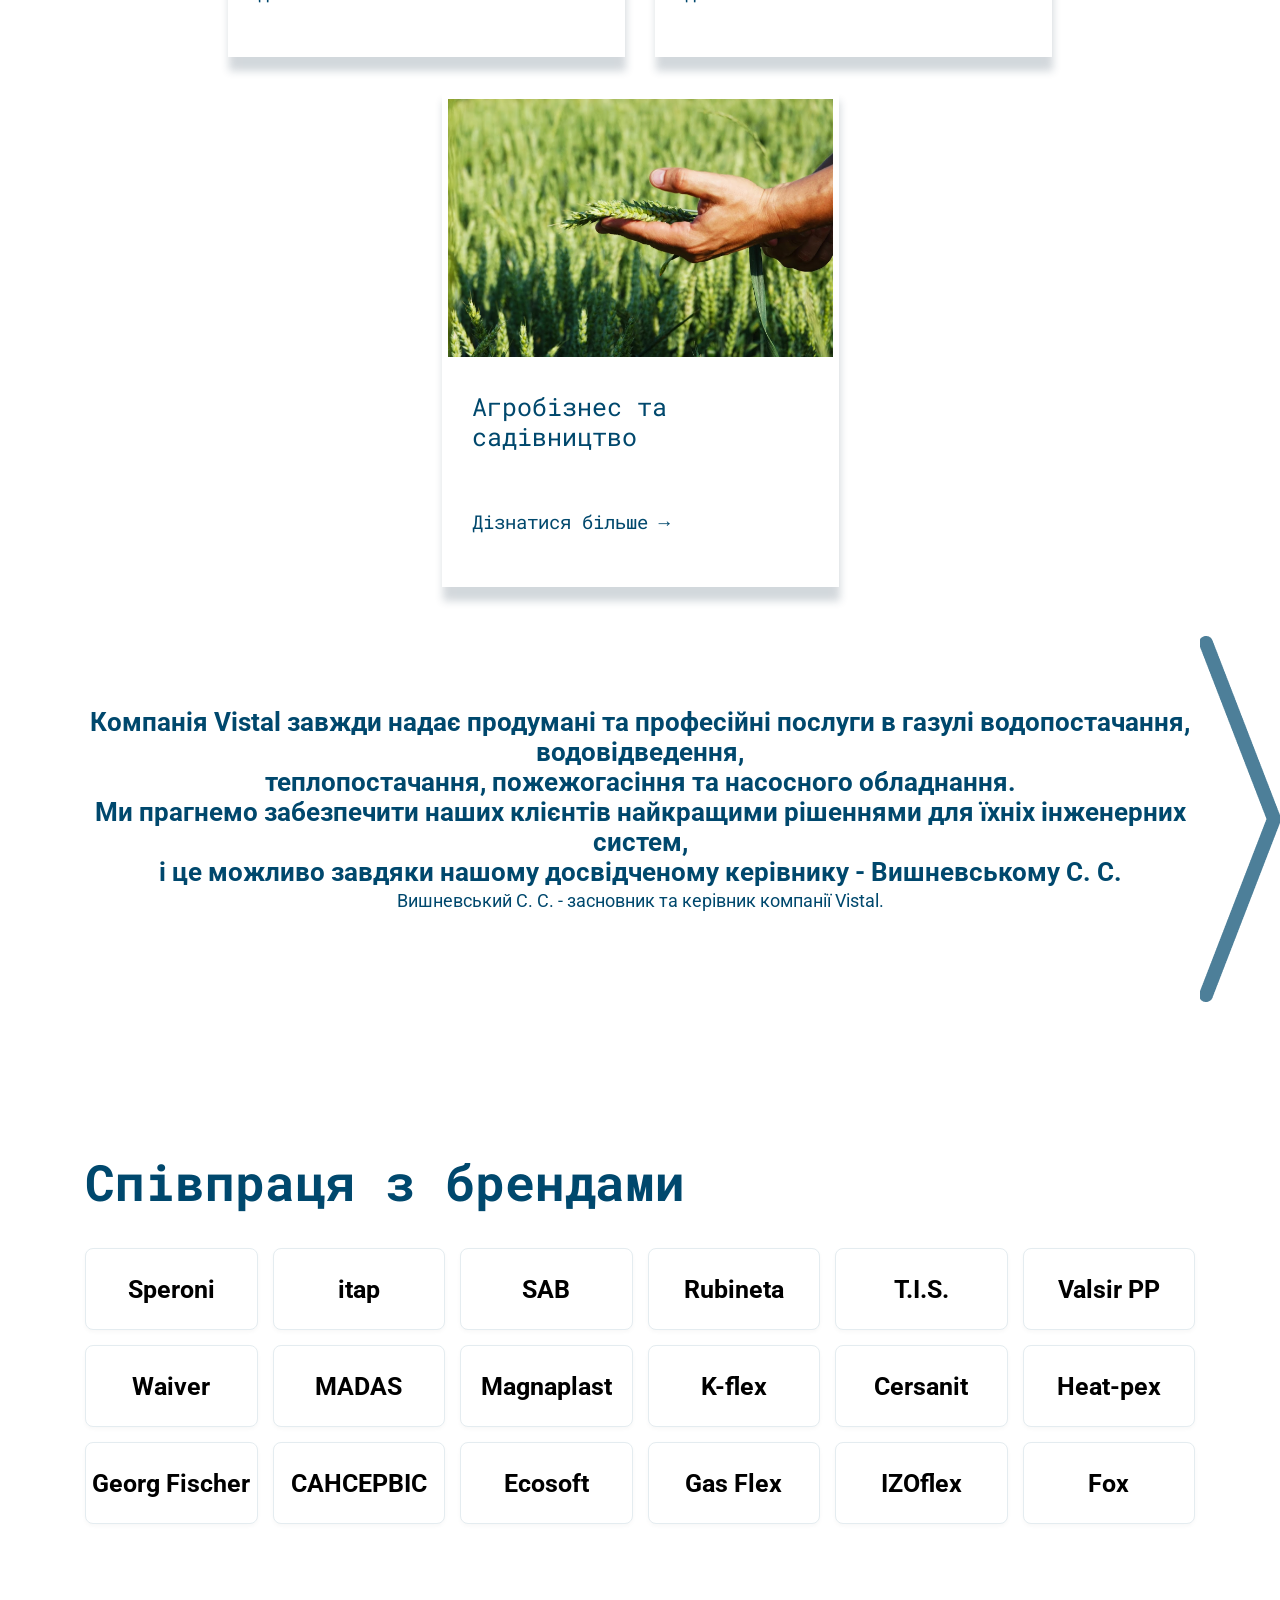
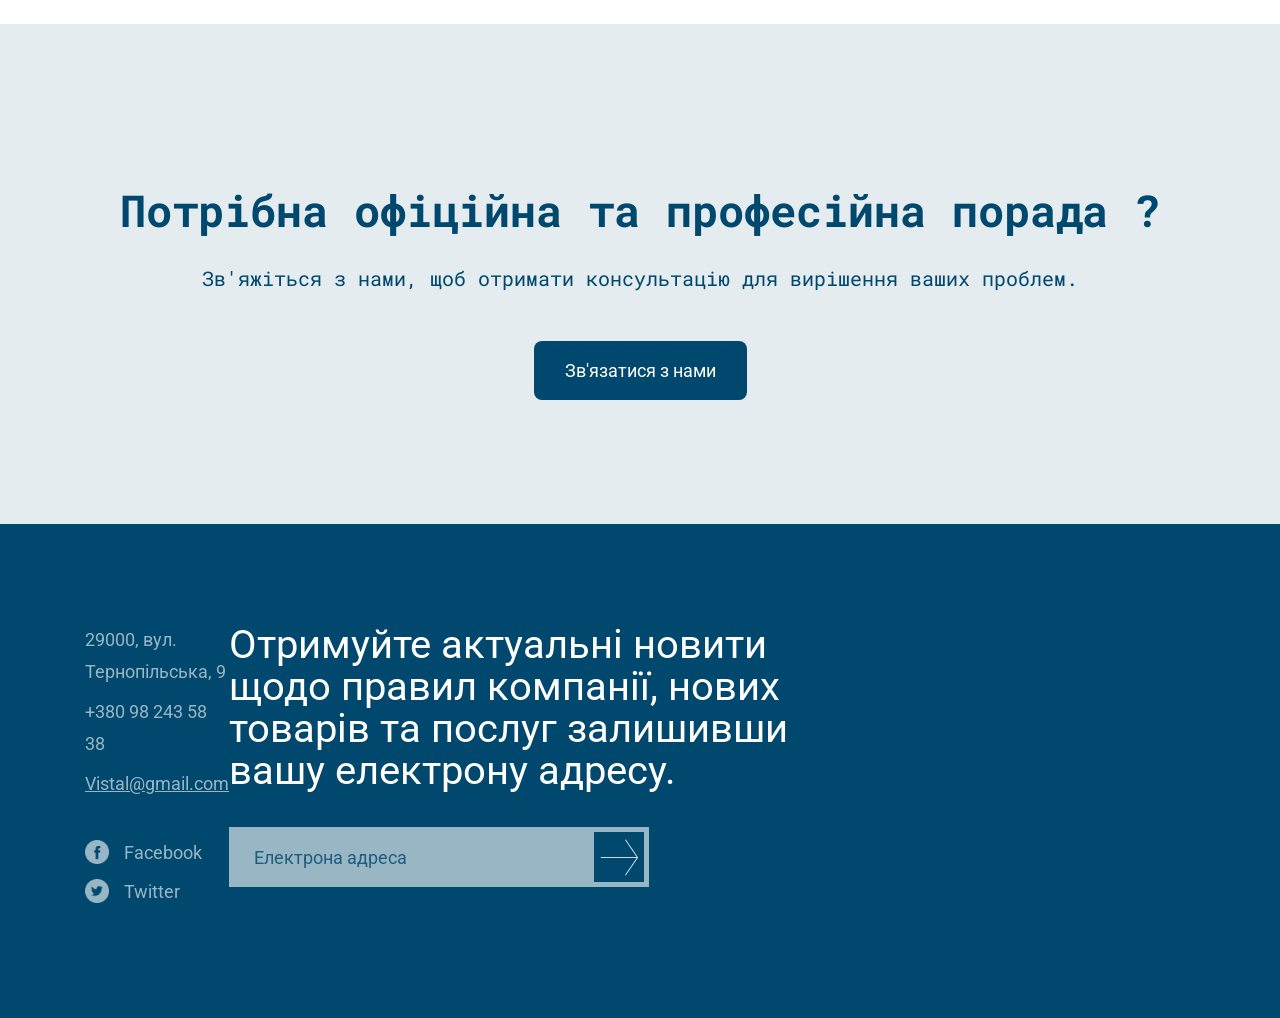
==== commit fd845246: "поміняв майже весь сайт" ====
--- a/index.html
+++ b/index.html
@@ -21,7 +21,7 @@
         </div>
         <div class="header-right">
             <div class="header-phone">+380 98 243 58 38</div>   
-            <button class="button up24px">Замовити консультацію</button>
+            <button class="button">Замовити консультацію</button>
         </div>
         <div class="burger" id="burger">
     <span></span>
@@ -42,7 +42,6 @@
         </div>
         <div class="general-image">
           <img src="Img/Img.png" alt="first" class="firstImage">
-          
         </div>
     </section>
     <section class="areas container">
@@ -156,9 +155,11 @@
         burger.addEventListener('click', function() {
             // Перемикаємо клас 'active' (якщо його немає - додає, якщо є - забирає)
             menu.classList.toggle('active');
+            burger.classList.toggle('active'); // ДОДАЙ ЦЕЙ РЯДОК: Тепер бургер теж знає, що він натиснутий
         });
     </script>
 </body>
 </html>
 </body>
-</html> +</html> 
+</html>
--- a/Style/style.css
+++ b/Style/style.css
@@ -5,7 +5,9 @@
     .header {
         display: flex;
         justify-content: space-between;
+        align-items: center;
         height: 107px;
+        /
     }
 
     .container {
@@ -15,57 +17,89 @@
     .header-left {
         display: flex;
         gap: 40px;
+        align-items: center;
+        padding-left: 10px;
+    }
+    .header-right{
+        padding-right: 10px;
     }
 
     .header-logo {
-        margin-top: 35px;
-    }
-
+        align-items: center;
+    }
+
+   /* 1. Стилізуємо контейнер меню */
+        .header-menu {
+        display: flex;
+        align-items: center; /* Центруємо посилання по вертикалі */
+        gap: 20px; /* Відстань між кнопками (замість margin-right у посиланнях) */
+    }
+
+    /* 2. Стилізуємо самі посилання (перетворюємо на блоки) */
     .header-menu a {
         text-decoration: none;
         font-family: "Roboto", sans-serif;  
-        font-size: 24px;
-        line-height: 107px;
+        font-size: 18px; /* Зменшили розмір шрифту, щоб блоки виглядали акуратніше */
         color: #00486D;
-        margin-right: 40px;
-    }
+        
+        /* Додаємо стилі "кнопки" */
+        display: inline-block;
+        padding: 10px 20px; /* Відступи всередині рамки */
+        background-color: #F8FAFC; /* Легкий світлий фон */
+        border: 1px solid #E4ECF0; /* Тонка рамка */
+        border-radius: 8px; /* Закруглені кути */
+        transition: all 0.3s ease; /* Плавність при наведенні */
+        align-items: center;    
+    }
+
+    /* 3. Ефект при наведенні мишкою */
+    .header-menu a:hover {
+        background-color: #FFFFFF;
+        border-color: #00486D; /* Рамка стає фірмового синього кольору */
+        box-shadow: 0px 4px 6px rgba(0, 72, 109, 0.1);
+    }   
 
     .header-right {
         display: flex;
         gap: 32px;
+        align-items: center;
     }
 
     .header-phone {
         font-family: "Roboto", sans-serif;
         font-size: 22px;
-        line-height: 107px;
+        align-items: center;
         color: #00486D;
     }
 
-    .button {
-    height: 59px;
+  .button {
+        /* --- ДОДАЄМО FLEXBOX ДЛЯ ІДЕАЛЬНОГО ЦЕНТРУВАННЯ ТЕКСТУ --- */
+        display: inline-flex;
+        justify-content: center;
+        align-items: center;
+        
+        height: 59px;
         font-family: "Roboto", sans-serif;
         font-weight: 400;
         font-size: 18px;
-        line-height: 59px;
-        text-align: center;
+        
+        /* line-height: 59px;  <--- Я ВИДАЛИВ ЦЕЙ РЯДОК */
+        
         padding: 0 29px;
         background-color: #00486D;
         color: #FFFFFF;
         cursor: pointer;
         transition: all 0.3s ease; 
-        border: 2px solid transparent; /* краї прозорі */
-        border-radius: 8px; /* робить краї м'якими та круглими */
+        border: 2px solid transparent; 
+        border-radius: 8px; 
+        box-sizing: border-box; /* Гарантує, що кнопка не розпухне від padding */
+        margin: 0; /* Гарантує, що зовнішні відступи не посунуть кнопку */
     }
 
     .button:hover {
-        border-color: transparent; /* краї прозорі*/
+        border-color: transparent; 
         box-shadow: 0px 8px 15px rgba(0, 72, 109, 0.3);
         transform: translateY(-2px);
-    }
-
-    .up24px {
-        margin-top: 24px;
     }
 
     .representation {
@@ -135,21 +169,24 @@
         font-family: "Roboto Mono", monospace;
         font-size: 44px;
         line-height: 52.8px;
-        color: #00486D;
-    }
-
-    .areas-cards {
-        display: flex;
-        justify-content: space-between;
-        margin-top: 55px;
-    }
-
-    .card {
-        position: relative;
-        width: 397px;
-        height: 500px;
-        box-shadow: 1px 14px 8px rgba(34, 60, 80, 0.2);
-    }
+        color: #00486D; 
+    }
+
+   .areas-cards {
+    display: flex;
+    flex-wrap: wrap; /* МАГІЯ: дозволяє елементам падати вниз, якщо їм тісно */
+    gap: 30px; /* Відстань між картками */
+    justify-content: center; /* Центруємо картки, якщо остання впаде вниз одна */
+}
+
+.card {
+    position: relative; /* ВАЖЛИВО: Це наш якір, щоб посилання не вилітало! */
+    width: 100%;
+    max-width: 397px;
+    min-height: 500px; /* Зберігаємо мінімальну висоту, щоб картки були однакові */
+    box-shadow: 1px 14px 8px rgba(34, 60, 80, 0.2);
+    background-color: #FFFFFF;
+}
 
     .card a {
         position: absolute;
@@ -219,11 +256,14 @@
         margin-bottom: 20px; /* Відступ між абзацами */
     }
 
-    .arrow {
-        position: absolute;
-        right: 0px;
-        top: -200px;
-    }
+   .arrow {
+    position: absolute;
+    right: 0px;
+    
+    /* ВИДАЛЯЄМО top: -200px; і додаємо магію центрування: */
+    top: 50%; /* Опускає стрілку рівно на половину висоти блоку */
+    transform: translateY(-50%); /* Піднімає її на половину власної висоти, щоб був ідеальний центр */
+}
 
     .partners {
         padding-top: 100px;
@@ -412,77 +452,172 @@
     }
 
     .burger {
-        display: none; /* На комп'ютері його не видно */
-        cursor: pointer;
+    display: none; /* На комп'ютері його не видно */
+    cursor: pointer;
+    flex-direction: column;
+    justify-content: space-between; /* Змінили gap на justify-content для стабільності */
+    width: 35px;
+    height: 24px; /* Жорстко зафіксували висоту (3 лінії по 4px + 2 пробіли по 6px = 24px) */
+    position: relative;
+    z-index: 101; /* Щоб хрестик завжди був поверх меню */
+}
+
+.burger span {
+    width: 100%;
+    height: 4px;
+    background-color: #00486D;
+    border-radius: 4px;
+    transition: all 0.3s ease-in-out; /* ПЛАВНІСТЬ: саме цей рядок робить анімацію */
+}
+
+/* --- АНІМАЦІЯ ПЕРЕТВОРЕННЯ НА ХРЕСТИК --- */
+
+/* Коли бургер має клас active, перша лінія (верхня) опускається і повертається */
+.burger.active span:nth-child(1) {
+    transform: translateY(10px) rotate(45deg);
+}
+
+/* Середня лінія просто зникає */
+.burger.active span:nth-child(2) {
+    opacity: 0;
+}
+
+/* Третя лінія (нижня) піднімається і повертається у зворотний бік */
+.burger.active span:nth-child(3) {
+    transform: translateY(-10px) rotate(-45deg);
+}
+
+        @media (max-width: 1024px) {
+        
+    /* 1. Зменшуємо загальні відступи по боках */
+    .container {
+        padding: 0 30px; 
+    }
+
+    /* --- ХОВАЄМО СТРІЛКУ НА ПЛАНШЕТАХ --- */
+    .arrow {
+        display: none;
+    }
+
+    /* 2. Шапка: робимо компактною і в один ряд */
+    .header {
+        align-items: center;
+        padding: 15px 0;
+    }
+    .header-left { 
+        gap: 15px; 
+    }
+    .header-menu {
+        gap: 10px;
+    }
+    .header-menu a {
+        font-size: 20px;
+        margin-right: 0;
+        /* Перетворюємо кнопки на чистий текст */
+        background-color: transparent; 
+        border: none; 
+        padding: 0; 
+        width: auto; 
+    }
+    .header-right { 
+        gap: 15px;
+    }
+    .header-phone { 
+        font-size: 20px; 
+        white-space: nowrap; /* Забороняємо номеру розриватися */
+    }
+    .button { 
+        padding: 0 10px; 
+        font-size: 18px; 
+        height: 40px; 
+        line-height: 40px; 
+    }
+
+    /* 3. Головний екран */
+    .representation {
         flex-direction: column;
-        gap: 6px;
-        }
-
-        .burger span {
-        width: 35px;
-        height: 4px;
-        background-color: #00486D;
-        border-radius: 4px;
-        }
-
-        @media (max-width: 1024px) {
-        
-        /* 1. Зменшуємо загальні відступи по боках */
-        .container {
-            padding: 0 30px; 
-        }
-
-        /* 2. Шапка: трохи зменшуємо шрифти і відступи, щоб меню влізло без бургера */
-        .header-left { gap: 20px; }
-        .header-menu a { font-size: 18px; margin-right: 20px; }
-        .header-right { gap: 20px; }
-        .header-phone { font-size: 18px; }
-        .button { padding: 0 15px; font-size: 16px; height: 50px; line-height: 50px; }
-
-        /* 3. Головний екран: складаємо текст і картинку один під одним */
-        .representation {
-            flex-direction: column;
-        }
-        .represntation-text {
-            width: 100%;
-            height: auto;
-            left: 0;
-            padding-top: 50px;
-            padding-bottom: 50px;
-        }
-        .general-image,
-        .firstImage {
-            width: 100%;
-            height: auto;
-            top: 0;
-            right: 0;
-        }
-
-        /* 4. Картки послуг: стискаємо їх, але лишаємо в один ряд */
-        .areas-cards {
-            gap: 15px;
-        }
-        .card {
-            width: 32%; /* Кожна картка займає третину екрана */
-            height: auto;
-            padding: 20px 15px;
-            padding-bottom: 70px;
-            box-sizing: border-box;
-        }
-        .card-image {
-            height: 180px; /* Зменшуємо висоту фото в картках */
-        }
-        .card-name {
-            font-size: 20px;
-            line-height: 1.2;
-            margin-top: 20px;
-            margin-bottom: 15px;
-        }
-
-        /* 5. Футер */
-        .footer-leftSide { width: 35%; }
-        .footer-main { width: 60%; margin-right: 0; max-width: none; }
-    }
+        padding-bottom: 0px; /* Відступ, щоб не налазив на areas */
+    }
+    .represntation-text {
+        max-width: 100%;
+        text-align: center; /* Текст по центру */
+        height: auto;
+        left: 0;
+        padding-top: 50px;
+        padding-bottom: 50px;
+    }
+    /* Центруємо синю кнопку "Замовити консультацію" */
+    
+   /* 1. Контейнер (синя коробка) розтягується на весь екран */
+    .general-image {
+        width: 100%;
+        height: auto;
+        background-color: transparent; /* Прибираємо фон, щоб не було синіх смуг по боках */
+        position: static;
+        padding: 0; /* Прибираємо відступи тут */
+        margin-top: 30px;
+        display: flex;
+        justify-content: center; /* Центруємо фото, якщо воно буде менше екрана */
+    }
+
+    /* 2. Сама картинка займає ширину контейнера АБО менше */
+    .firstImage {
+        width: 100%;
+        max-width: 100%; /* Гарантує, що не вилізе за межі */
+        height: auto;
+        position: static;
+        display: block;
+        box-sizing: border-box;
+        object-fit: cover; /* Щоб картинка була чіткою */
+    }
+
+    /* 4. Картки послуг: стискаємо їх, але лишаємо в один ряд */
+    .areas-cards {
+        gap: 15px;
+    }
+    .team{
+        padding-top: 30px;
+    }
+    .card {
+        width: 32%; /* Кожна картка займає третину екрана */
+        min-height: auto;
+        padding: 0px;
+        padding-bottom: 70px;
+        box-sizing: border-box;
+    }
+    .card-image {
+        height: 180px; /* Зменшуємо висоту фото в картках */
+    }
+    .card-name {
+        font-size: 20px;
+        line-height: 1.2;
+        margin-top: 20px;
+        margin-bottom: 15px;
+    }
+    /* --- ПАРТНЕРИ НА ПЛАНШЕТІ --- */
+    .partners-grid {
+        grid-template-columns: repeat(3, 1fr); /* Замість 6 колонок робимо 4 (або можеш поставити 3) */
+        gap: 15px; 
+        padding-bottom: 15px;
+    }
+    
+    .partner-btn {
+        font-size: 26px; /* Трохи зменшуємо шрифт (було 25px) */
+        text-align: center; /* На всякий випадок центруємо текст, якщо він все ж перенесеться */
+    }
+
+    /* 5. Футер */
+    .footer-leftSide { 
+        width: 35%; 
+    }
+    .footer-main { 
+        width: 60%; 
+        margin-right: 0;
+         max-width: none; 
+         padding-bottom: 15px;
+         padding-top: 15px;
+    }
+}
 
         @media (max-width: 768px) {
         
@@ -520,28 +655,46 @@
 
         /* Робимо меню компактним випадаючим віконцем справа */
         .header-menu {
-            display: none; 
-            flex-direction: column;
-            align-items: center;
-            gap: 15px; /* Трохи зменшили відстань між пунктами */
-            
-            position: absolute;
-            top: 100%; /* Падає рівно під шапку */
-            right: 20px; /* Притискаємо до правого краю (20px відступ від екрана) */
-            left: auto; /* Скасовуємо прив'язку до лівого краю */
-            width: 200px; /* Робимо ширину акуратною (можеш змінити на 150px чи 250px) */
-            
-            background-color: #E4ECF0;
-            padding: 20px 0;
-            box-shadow: 0px 10px 15px rgba(0, 0, 0, 0.1);
-            border-radius: 8px; /* Додаємо заокруглені кути для краси */
-            z-index: 100;
-        }
-
-        .header-menu a {
-            margin-right: 0;
-            line-height: 40px;
-        }
+        display: none; 
+        flex-direction: column;
+        align-items: center; /* Якщо хочеш притиснути їх до правого краю, заміни на align-items: flex-end; */
+        gap: 15px; 
+        
+        position: absolute;
+        top: 100px; /* Твоя висота */
+        right: 20px; 
+        left: auto; 
+        width: auto; /* Дозволяємо кнопкам займати лише стільки місця, скільки їм треба */
+        
+        z-index: 100;
+    }
+
+       /* Стилізуємо посилання всередині мобільного меню */
+    .header-menu a {
+        display: block; /* Щоб кнопка займала всю ширину */
+        width: 100%;
+        max-width: 200px; /* Обмежуємо ширину кнопки */
+        text-align: center;
+        text-decoration: none;
+        
+        /* --- СТИЛЬ КНОПКИ --- */
+        background-color: #F8FAFC; /* Світло-сірий фон */
+        color: #00486D; /* Колір тексту */
+        padding: 12px 20px; /* Відступи всередині */
+        border: 1px solid #E4ECF0; /* Тонка рамка */
+        border-radius: 8px; /* Заокруглені кути */
+        
+        font-family: "Roboto Mono", monospace;
+        font-size: 20px;
+        transition: all 0.3s ease;
+    }
+
+    /* Ефект при натисканні або наведенні */
+    .header-menu a:hover {
+        background-color: #FFFFFF;
+        box-shadow: 0px 4px 10px rgba(0, 72, 109, 0.1);
+        transform: translateY(-2px);
+    }
 
         /* Цей клас додасть JavaScript, щоб показати меню */
         .header-menu.active {
@@ -655,4 +808,4 @@
             font-size: 28px;
             line-height: 1.3;
         }
-    }+    }
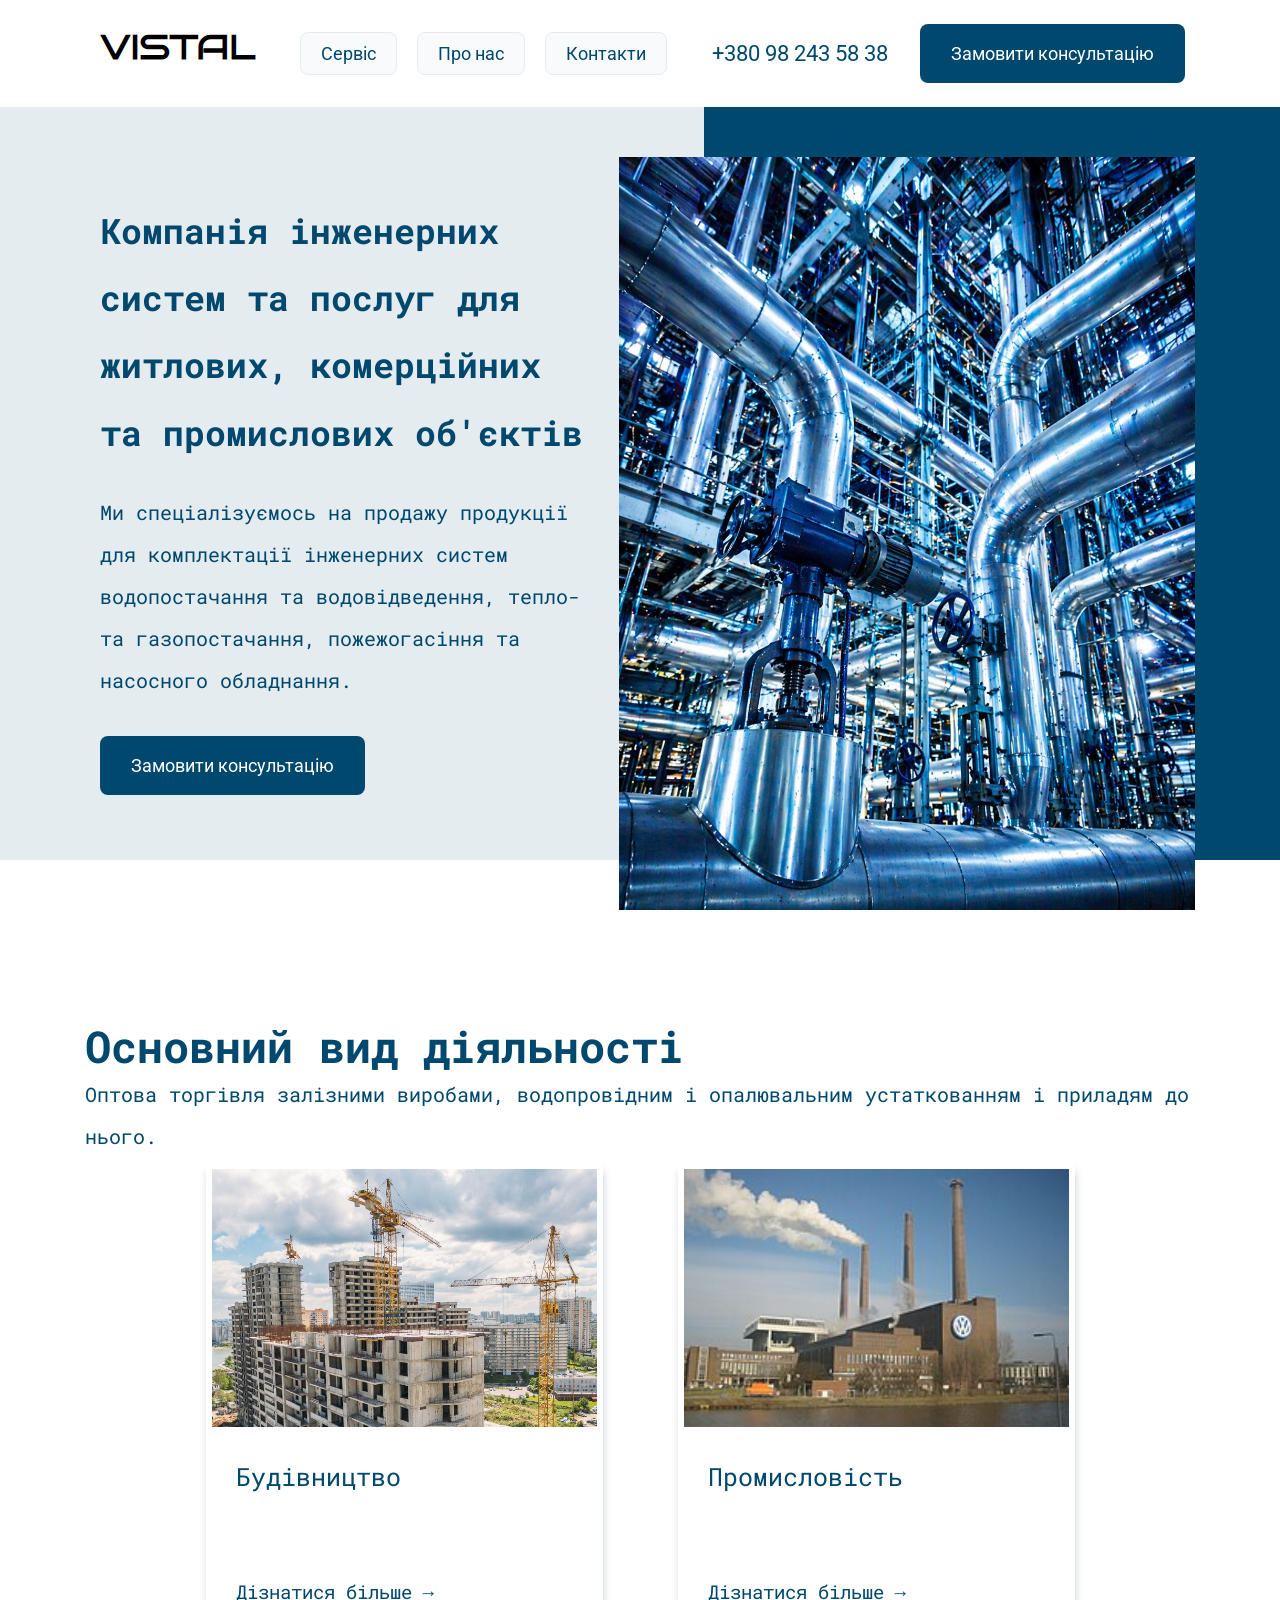
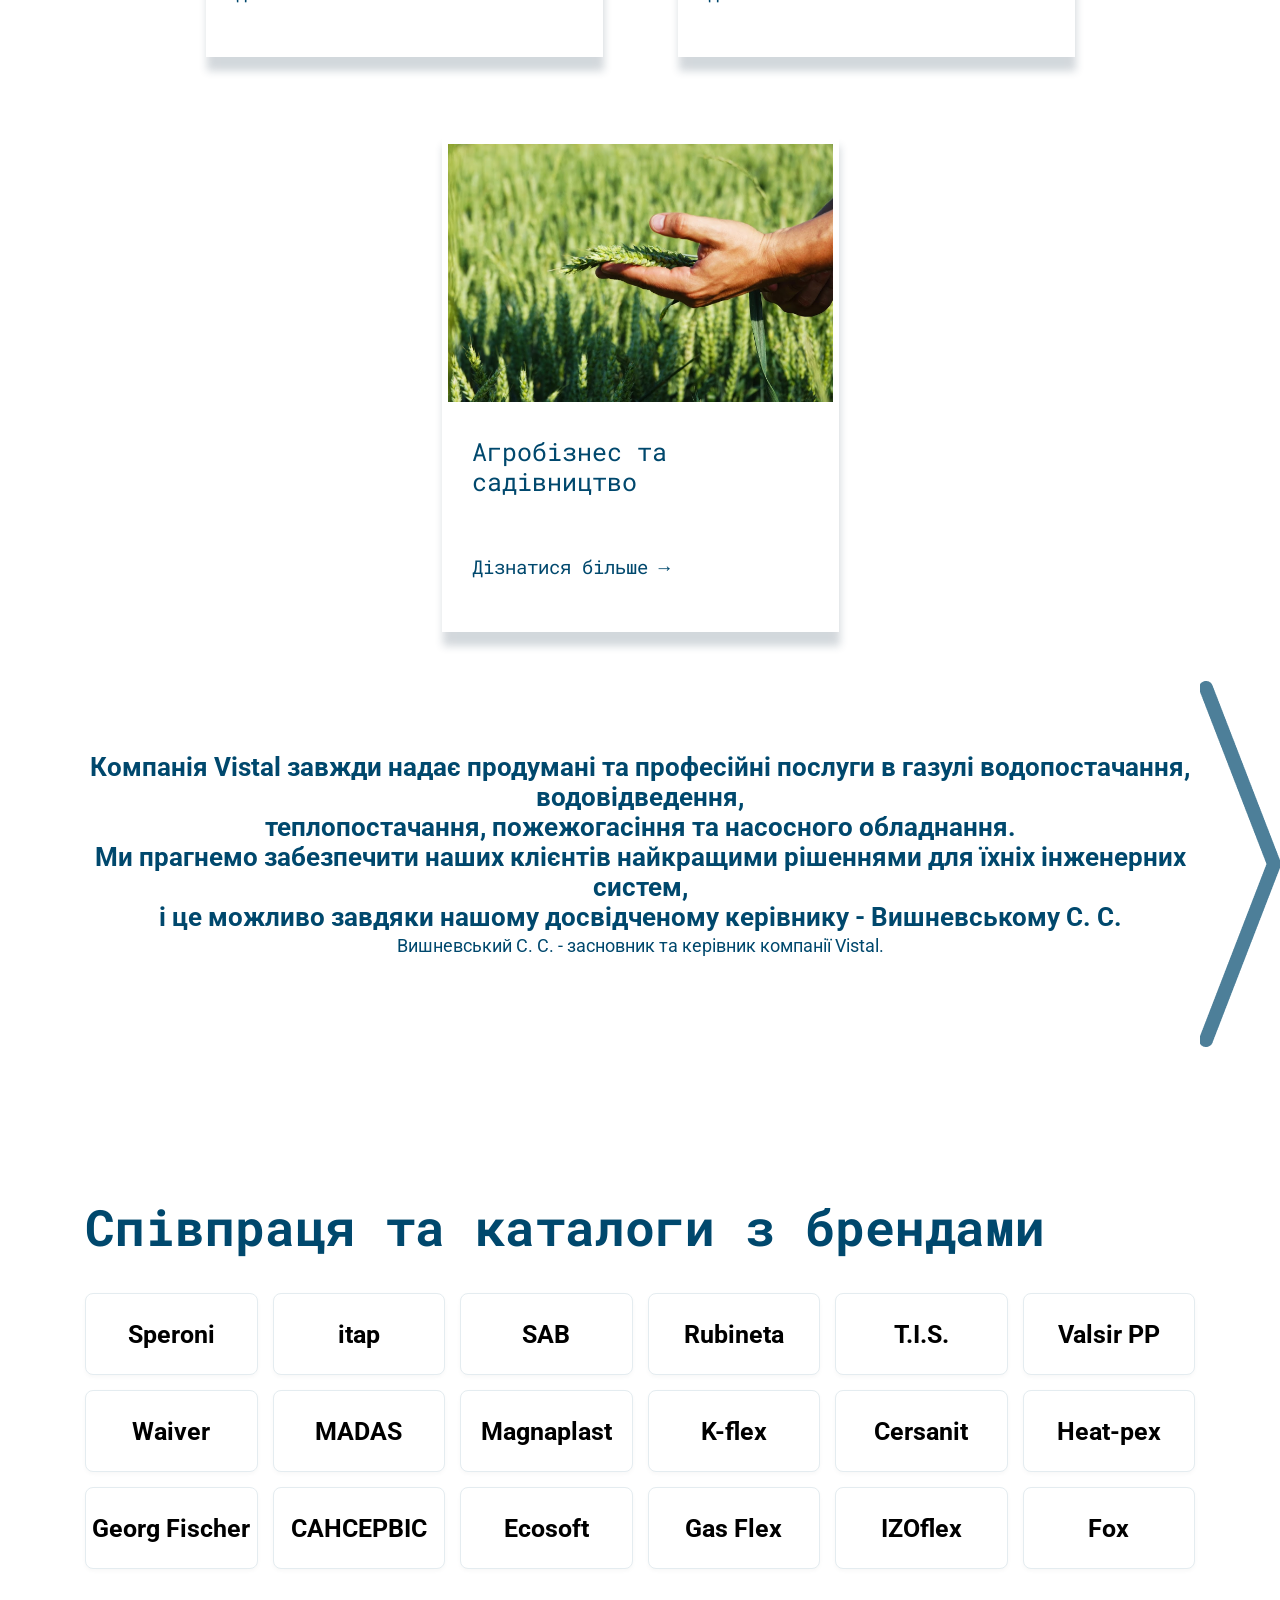
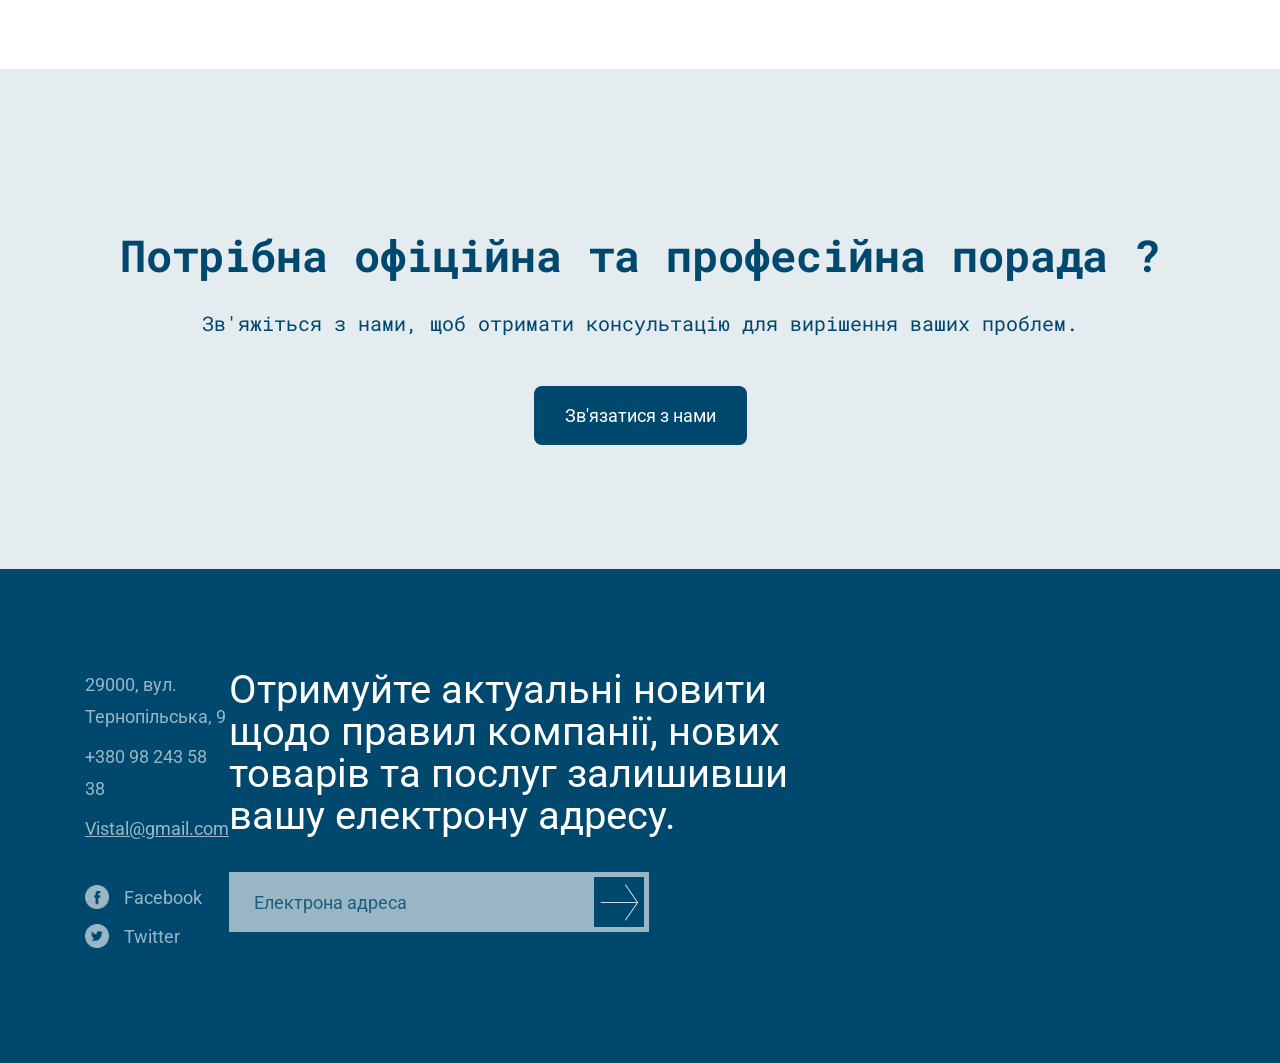
==== commit fd6bc8b5: "Підредагував картки та головний текст" ====
--- a/index.html
+++ b/index.html
@@ -85,7 +85,7 @@
     </section>
     <section class="partners container">
         <h2>
-            Співпраця з брендами
+            Співпраця та каталоги з брендами
         </h2>
         <div class="partners-grid">
             <a href="https://vistal.com.ua/shop/brand/speroni/" class="partner-btn">Speroni</a>
--- a/Style/style.css
+++ b/Style/style.css
@@ -114,6 +114,7 @@
         line-height: 67.2px;
         color: #00486D;
         margin-bottom: 25px;
+        justify-content: center;
     }
 
     p {
@@ -136,8 +137,8 @@
         padding-top: 90px;
         
         /* 3. Безпечні відступи по боках замість left: 100px */
-        padding-left: 20px; 
-        padding-right: 20px;
+        padding-left: 100px; 
+        padding-right: 50px;
         box-sizing: border-box; /* Обов'язково, щоб padding не збільшував ширину блоку понад 100% */
     }
 
@@ -169,13 +170,13 @@
         font-family: "Roboto Mono", monospace;
         font-size: 44px;
         line-height: 52.8px;
-        color: #00486D; 
+        color: #00486D;
     }
 
    .areas-cards {
     display: flex;
     flex-wrap: wrap; /* МАГІЯ: дозволяє елементам падати вниз, якщо їм тісно */
-    gap: 30px; /* Відстань між картками */
+    gap: 75px; /* Відстань між картками */
     justify-content: center; /* Центруємо картки, якщо остання впаде вниз одна */
 }
 
@@ -761,10 +762,9 @@
         }
 
         .arrow {
-            display: none; /* Ховаємо велику стрілку, щоб вона не ламала ширину екрана */
-        }
-
-        /* --- Партнери --- */
+            display: none;
+        }
+
         .partners {
             padding-top: 60px;
             padding-bottom: 60px;
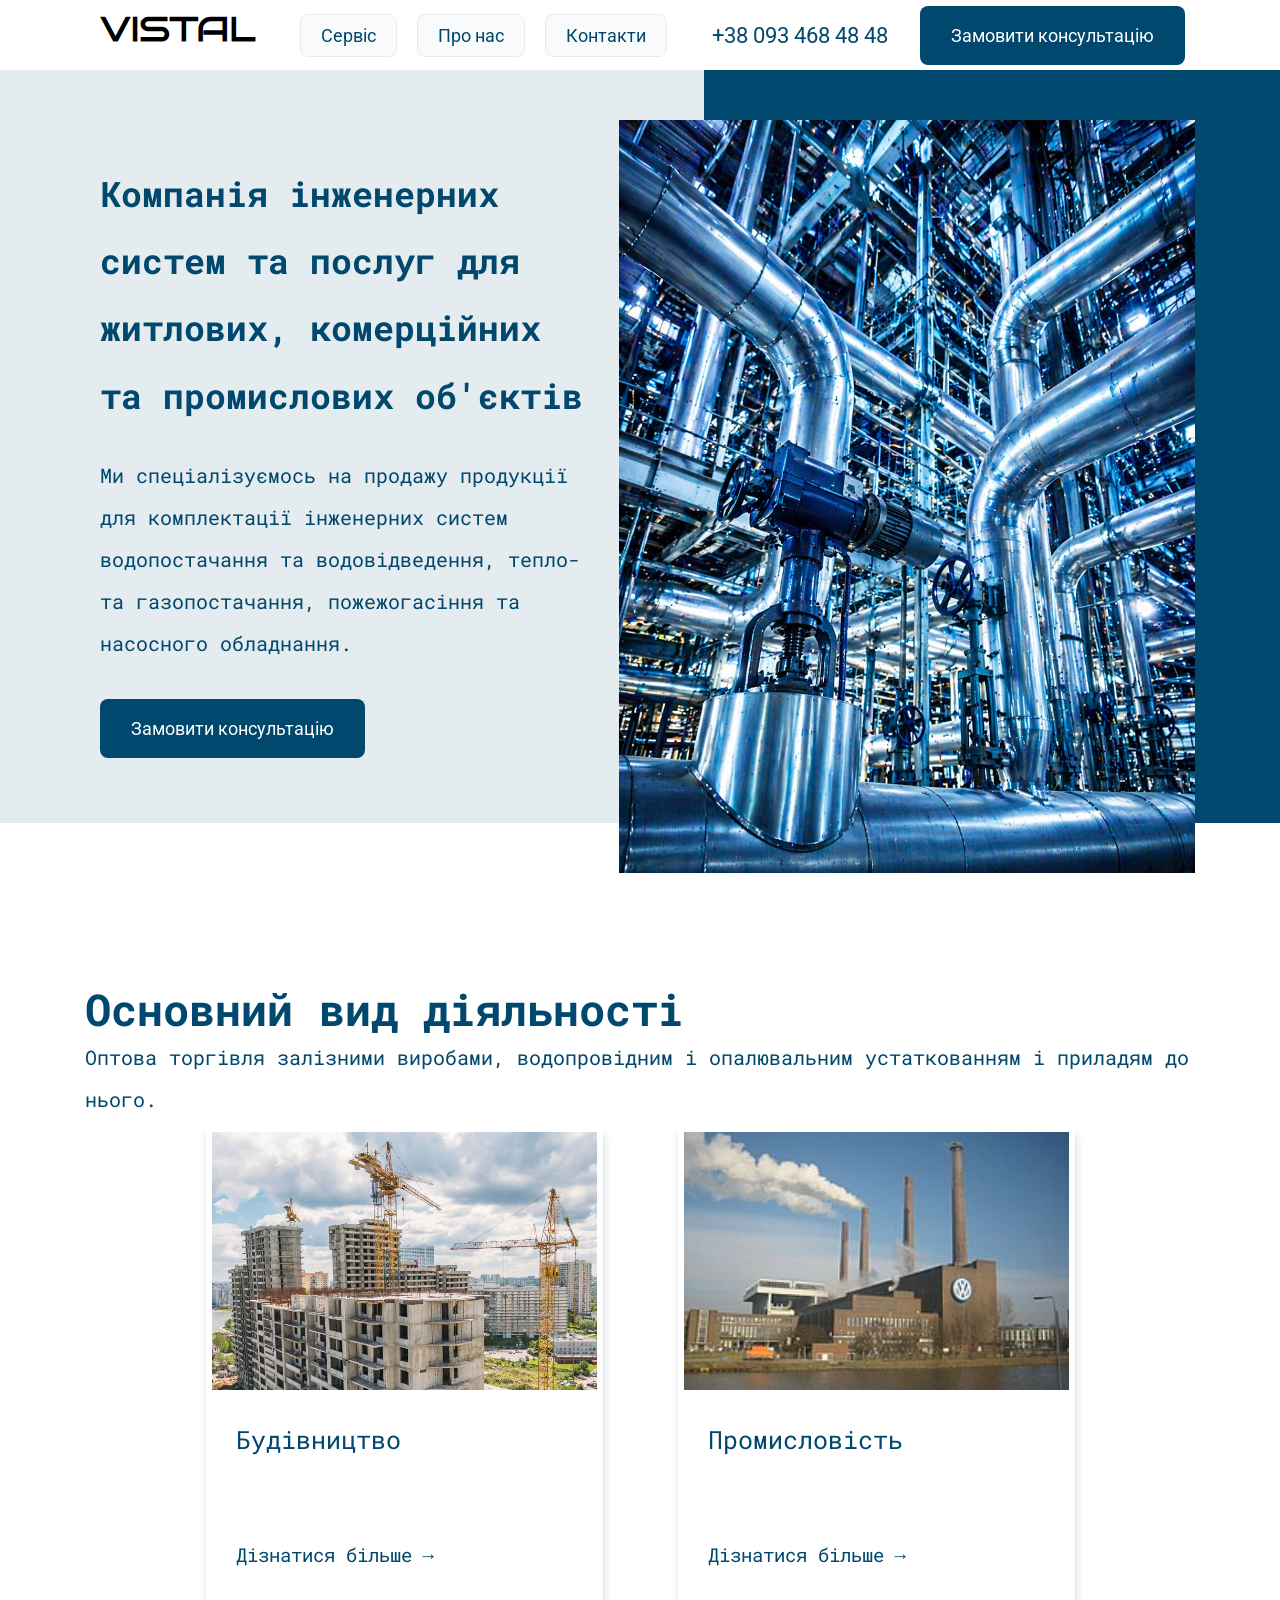
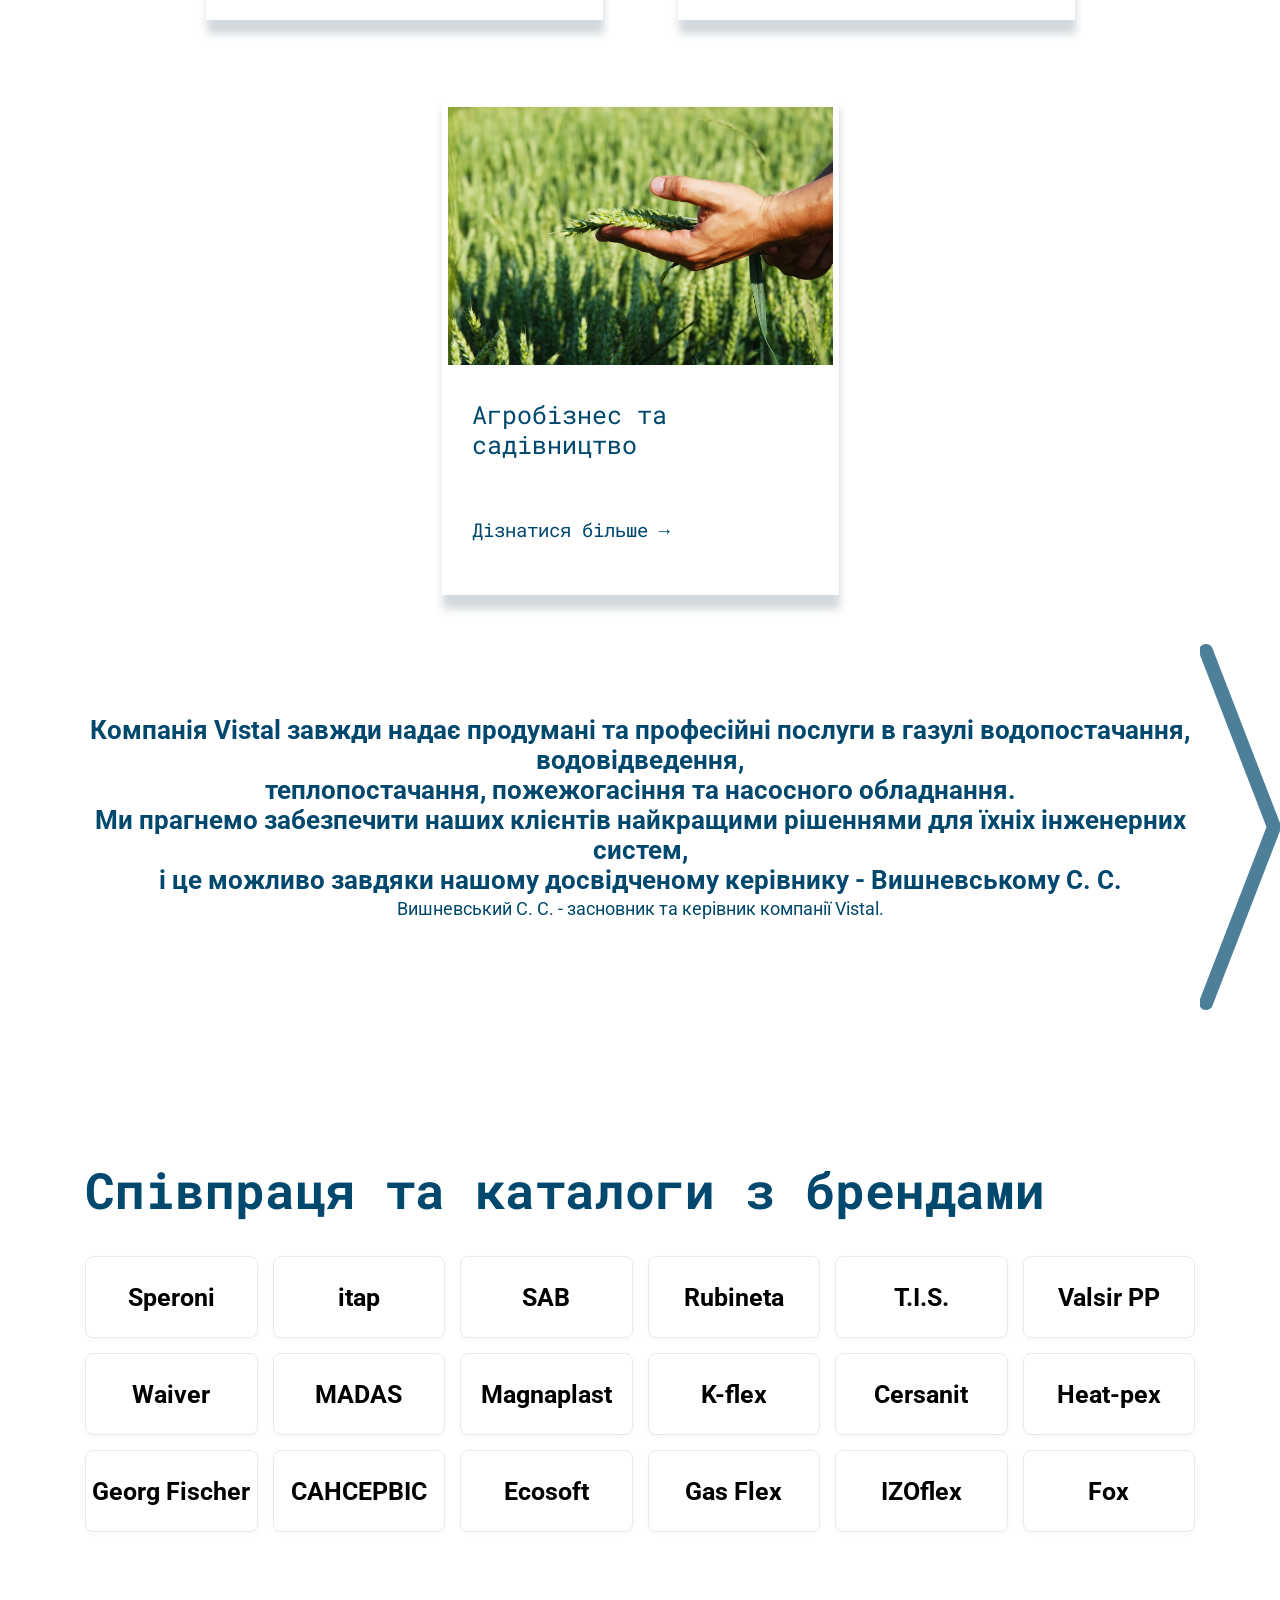
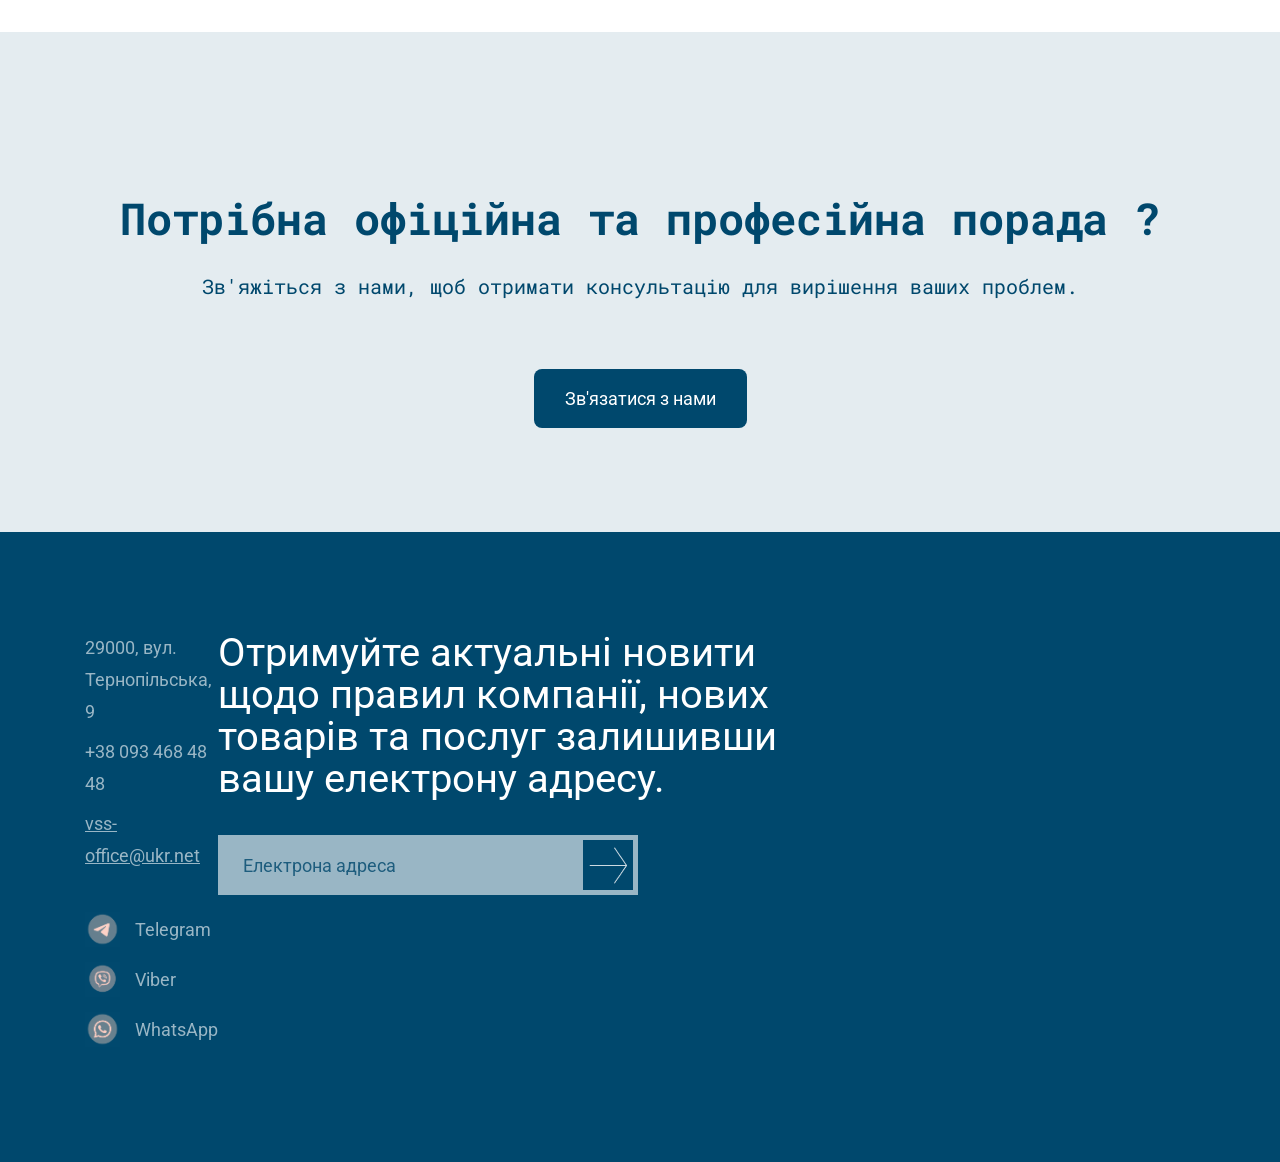
==== commit 73920236: "доробив футер, доробив силки на тг, вайбер, вотсап, поміняв номер телефону та пошту на всіх сторінка" ====
--- a/index.html
+++ b/index.html
@@ -12,15 +12,19 @@
 <body>
     <header class="header container">
         <div class="header-left">
-            <div class="header-logo"><img src="Img/vistal.png" alt="logo"></div>
+            <div class="header-logo">
+    <a href="index.html">
+        <img src="Img/vistal.png" alt="logo">
+    </a>
+</div>
             <div class="header-menu" id="menu-links">
-                <a href="#">Сервіс</a>
-                <a href="#">Про нас</a>
-                <a href="#">Контакти</a>
+                <a href="service.html">Сервіс</a>
+                <a href="about.html">Про нас</a>
+                <a href="contacts.html">Контакти</a>
             </div>
         </div>
         <div class="header-right">
-            <div class="header-phone">+380 98 243 58 38</div>   
+            <div class="header-phone">+38 093 468 48 48</div>   
             <button class="button">Замовити консультацію</button>
         </div>
         <div class="burger" id="burger">
@@ -115,7 +119,7 @@
         <p>
             Зв'яжіться з нами, щоб отримати консультацію для вирішення ваших проблем.
         </p>
-        <button class="button">Зв'язатися з нами</button>
+        <a href="contacts.html" class="button inline-button">Зв'язатися з нами</a>
     </section>
     <footer class="footer container">
       <div class="footer-leftSide">
@@ -125,19 +129,31 @@
             29000, вул. Тернопільська, 9
         </div>
         <div class="phone">
-            +380 98 243 58 38
+            +38 093 468 48 48
         </div>
         <div class="mail">
-            Vistal@gmail.com
+            vss-office@ukr.net
         </div>
       </div>
       <div class="socials">
-        <div class="social-item"><img src="Img/F.png" alt=""><div class="soc-item-txt">Facebook</div></div>
-        <div class="social-item"><img src="Img/T.png" alt=""><div class="soc-item-txt">Twitter</div></div>
+        <a href="https://t.me/+380934684848" class="social-item" target="_blank">
+            <img src="Img/TG.png" alt="Telegram">
+            <div class="soc-item-txt">Telegram</div>
+        </a>
+
+        <a href="viber://chat?number=+380934684848" class="social-item" target="_blank">
+            <img src="Img/V.png" alt="Viber">
+            <div class="soc-item-txt">Viber</div>
+        </a>
+
+        <a href="https://wa.me/+380934684848" class="social-item" target="_blank">
+            <img src="Img/WP.png" alt="WhatsApp">
+            <div class="soc-item-txt">WhatsApp</div>
+        </a>
       </div>
       </div>
       <div class="footer-main">
-        <h4 class="white">
+        <h4 class="white">  
             Отримуйте актуальні новити щодо правил компанії, нових товарів та послуг залишивши вашу електрону адресу.
         </h4>
         <div class="combiInput">
@@ -146,19 +162,8 @@
         </div>
       </div>
     </footer>
-    <script>
-        // Знаходимо бургер і меню за їхніми ID
-        const burger = document.getElementById('burger');
-        const menu = document.getElementById('menu-links');
-
-        // Додаємо подію кліку
-        burger.addEventListener('click', function() {
-            // Перемикаємо клас 'active' (якщо його немає - додає, якщо є - забирає)
-            menu.classList.toggle('active');
-            burger.classList.toggle('active'); // ДОДАЙ ЦЕЙ РЯДОК: Тепер бургер теж знає, що він натиснутий
-        });
-    </script>
 </body>
+<script src="script.js"></script>
 </html>
 </body>
 </html> 
--- a/Style/style.css
+++ b/Style/style.css
@@ -6,8 +6,7 @@
         display: flex;
         justify-content: space-between;
         align-items: center;
-        height: 107px;
-        /
+        height: 70px;
     }
 
     .container {
@@ -374,11 +373,19 @@
         align-items: center; /* Центруємо іконку і текст по вертикалі */
         margin-bottom: 15px;
         cursor: pointer;
+        width: fit-content;
+        text-decoration: none;
     }
 
     .social-item img {
+        mix-blend-mode: multiply;
         margin-right: 15px;
-        width: 24px; /* іконки однакового розміру */
+    }
+
+    .footer .social-item img {
+        filter: invert(1);
+        mix-blend-mode: screen;
+        width: 35px;
     }
 
     .soc-item-txt {
@@ -488,6 +495,254 @@
     transform: translateY(-10px) rotate(-45deg);
 }
 
+/* =========================================
+   📄 СТОРІНКА "ПРО НАС" (about.html)
+   ========================================= */
+.about-page {
+    padding-top: 60px;
+    padding-bottom: 80px;
+}
+
+.about-main-title {
+    font-size: 50px;
+    margin-bottom: 50px;
+    text-align: center;
+}
+
+.about-block {
+    background-color: #E4ECF0;
+    padding: 40px;
+    border-radius: 8px;
+    margin-bottom: 30px;
+}
+
+.about-block h2 {
+    font-size: 32px;
+    margin-bottom: 20px;
+}
+
+.about-block p {
+    font-size: 18px;
+    line-height: 1.8;
+    margin-bottom: 10px;
+    font-family: "Roboto", sans-serif;
+}
+
+/* Красивий випадаючий список для довгого тексту */
+.activity-spoiler {
+    margin-top: 20px;
+    background-color: #ffffff;
+    padding: 15px;
+    border-radius: 8px;
+    cursor: pointer;
+}
+
+.activity-spoiler summary {
+    font-family: "Roboto Mono", monospace;
+    font-size: 18px;
+    font-weight: bold;
+    color: #00486D;
+    outline: none;
+}
+
+.activity-spoiler p {
+    margin-top: 15px;
+    font-size: 16px;
+    line-height: 1.6;
+}
+
+/* Список продукції */
+.products-list {
+    margin-top: 15px;
+    margin-left: 20px;
+}
+
+.products-list li {
+    font-family: "Roboto", sans-serif;
+    font-size: 18px;
+    color: #00486D;
+    line-height: 1.8;
+}
+
+/* Фінальний блок */
+.about-call-to-action {
+    text-align: center;
+    margin-top: 60px;
+    margin-bottom: 20px;
+}
+
+.inline-button {
+    display: inline-flex;
+    align-items: center;
+    justify-content: center; /* Щоб кнопка-посилання виглядала правильно */
+    text-decoration: none;
+    margin-top: 20px;
+}
+
+/* =========================================
+   📞 СТОРІНКА "КОНТАКТИ" (contacts.html)
+   ========================================= */
+.contacts-page {
+    background-color: #F5F7F9; /* Світло-сірий фон, як на макеті */
+    padding-top: 60px;
+    padding-bottom: 100px;
+}
+
+.contacts-header {
+    text-align: center;
+    margin-bottom: 50px;
+}
+
+.contacts-header h1 {
+    font-size: 45px;
+    margin-bottom: 15px;
+    color: #333333;
+}
+
+.contacts-header p {
+    font-size: 18px;
+    color: #666666;
+    max-width: 600px;
+    margin: 0 auto; /* Центруємо текст */
+}
+
+/* Контейнер для двох карток */
+.contacts-wrapper {
+    display: flex;
+    justify-content: space-between;
+    gap: 30px;
+}
+
+/* Спільний стиль для обох білих карток */
+.contacts-info-card,
+.contacts-form-card {
+    background-color: #FFFFFF;
+    border-radius: 15px; /* Заокруглені кути */
+    padding: 40px;
+    width: 48%; /* Кожна займає майже половину екрана */
+    box-shadow: 0px 10px 30px rgba(0, 0, 0, 0.05); /* Легка тінь */
+    box-sizing: border-box;
+}
+
+/* --- Ліва картка (Карта та інфо) --- */
+.google-map {
+    width: 100%;
+    height: 250px;
+    border: none;
+    border-radius: 10px;
+    margin-bottom: 30px;
+}
+
+.info-item {
+    display: flex;
+    align-items: center;
+    margin-bottom: 20px;
+}
+
+.info-item .icon {
+    font-size: 24px;
+    margin-right: 15px;
+}
+
+.info-item p {
+    font-family: "Roboto", sans-serif;
+    font-size: 18px;
+    color: #00486D;
+    margin: 0; /* Забираємо стандартний відступ */
+}
+
+.social-links-contact {
+    display: flex;
+    margin-top: 30px;
+}
+
+.social-links-contact img {
+    width: 65px;
+}
+
+/* Кружечки для соцмереж (можеш вставити туди картинки) */
+.soc-circle {
+    display: flex;
+    justify-content: center;
+    align-items: center;
+    width: 45px;
+    height: 45px;
+    background-color: #3B82F6; /* Синій колір макета */
+    color: white;
+    border-radius: 50%;
+    text-decoration: none;
+    font-weight: bold;
+    transition: 0.3s;
+}
+
+.soc-circle:hover {
+    background-color: #00486D;
+    transform: translateY(-3px);
+}
+
+/* --- Права картка (Форма) --- */
+.contacts-form-card h2 {
+    text-align: center;
+    font-size: 32px;
+    margin-bottom: 30px;
+    color: #333333;
+}
+
+.contact-form input,
+.contact-form textarea {
+    width: 100%;
+    padding: 15px 20px;
+    margin-bottom: 20px;
+    border: 1px solid #E4ECF0;
+    border-radius: 8px;
+    font-family: "Roboto", sans-serif;
+    font-size: 16px;
+    box-sizing: border-box;
+    outline: none;
+    transition: 0.3s;
+}
+
+.contact-form input:focus,
+.contact-form textarea:focus {
+    border-color: #3B82F6; /* Підсвічування при кліку */
+}
+
+.checkbox-group {
+    display: flex;
+    align-items: flex-start;
+    gap: 10px;
+    margin-bottom: 30px;
+}
+
+.checkbox-group input {
+    width: auto;
+    margin-top: 5px;
+}
+
+.checkbox-group label {
+    font-family: "Roboto", sans-serif;
+    font-size: 14px;
+    color: #666666;
+    line-height: 1.5;
+}
+
+.submit-btn {
+    width: 100%;
+    background-color: #3B82F6; /* Синій колір кнопки */
+    color: white;
+    border: none;
+    border-radius: 8px;
+    padding: 18px;
+    font-size: 18px;
+    font-weight: bold;
+    cursor: pointer;
+    transition: 0.3s;
+}
+
+.submit-btn:hover {
+    background-color: #00486D;
+}
+
         @media (max-width: 1024px) {
         
     /* 1. Зменшуємо загальні відступи по боках */
@@ -505,6 +760,7 @@
         align-items: center;
         padding: 15px 0;
     }
+
     .header-left { 
         gap: 15px; 
     }
@@ -808,4 +1064,19 @@
             font-size: 28px;
             line-height: 1.3;
         }
-    }
+
+        /* --- Адаптив для сторінки Контакти --- */
+         .contacts-wrapper {
+        flex-direction: column; /* Ставимо картки в колонку */
+        }
+
+         .contacts-info-card,
+          .contacts-form-card {
+        width: 100%; /* Тепер кожна картка на всю ширину екрана */
+        padding: 25px; /* Трохи зменшуємо внутрішні відступи на телефоні */
+         }
+
+         .contacts-header h1 {
+        font-size: 32px;
+        }
+    }
